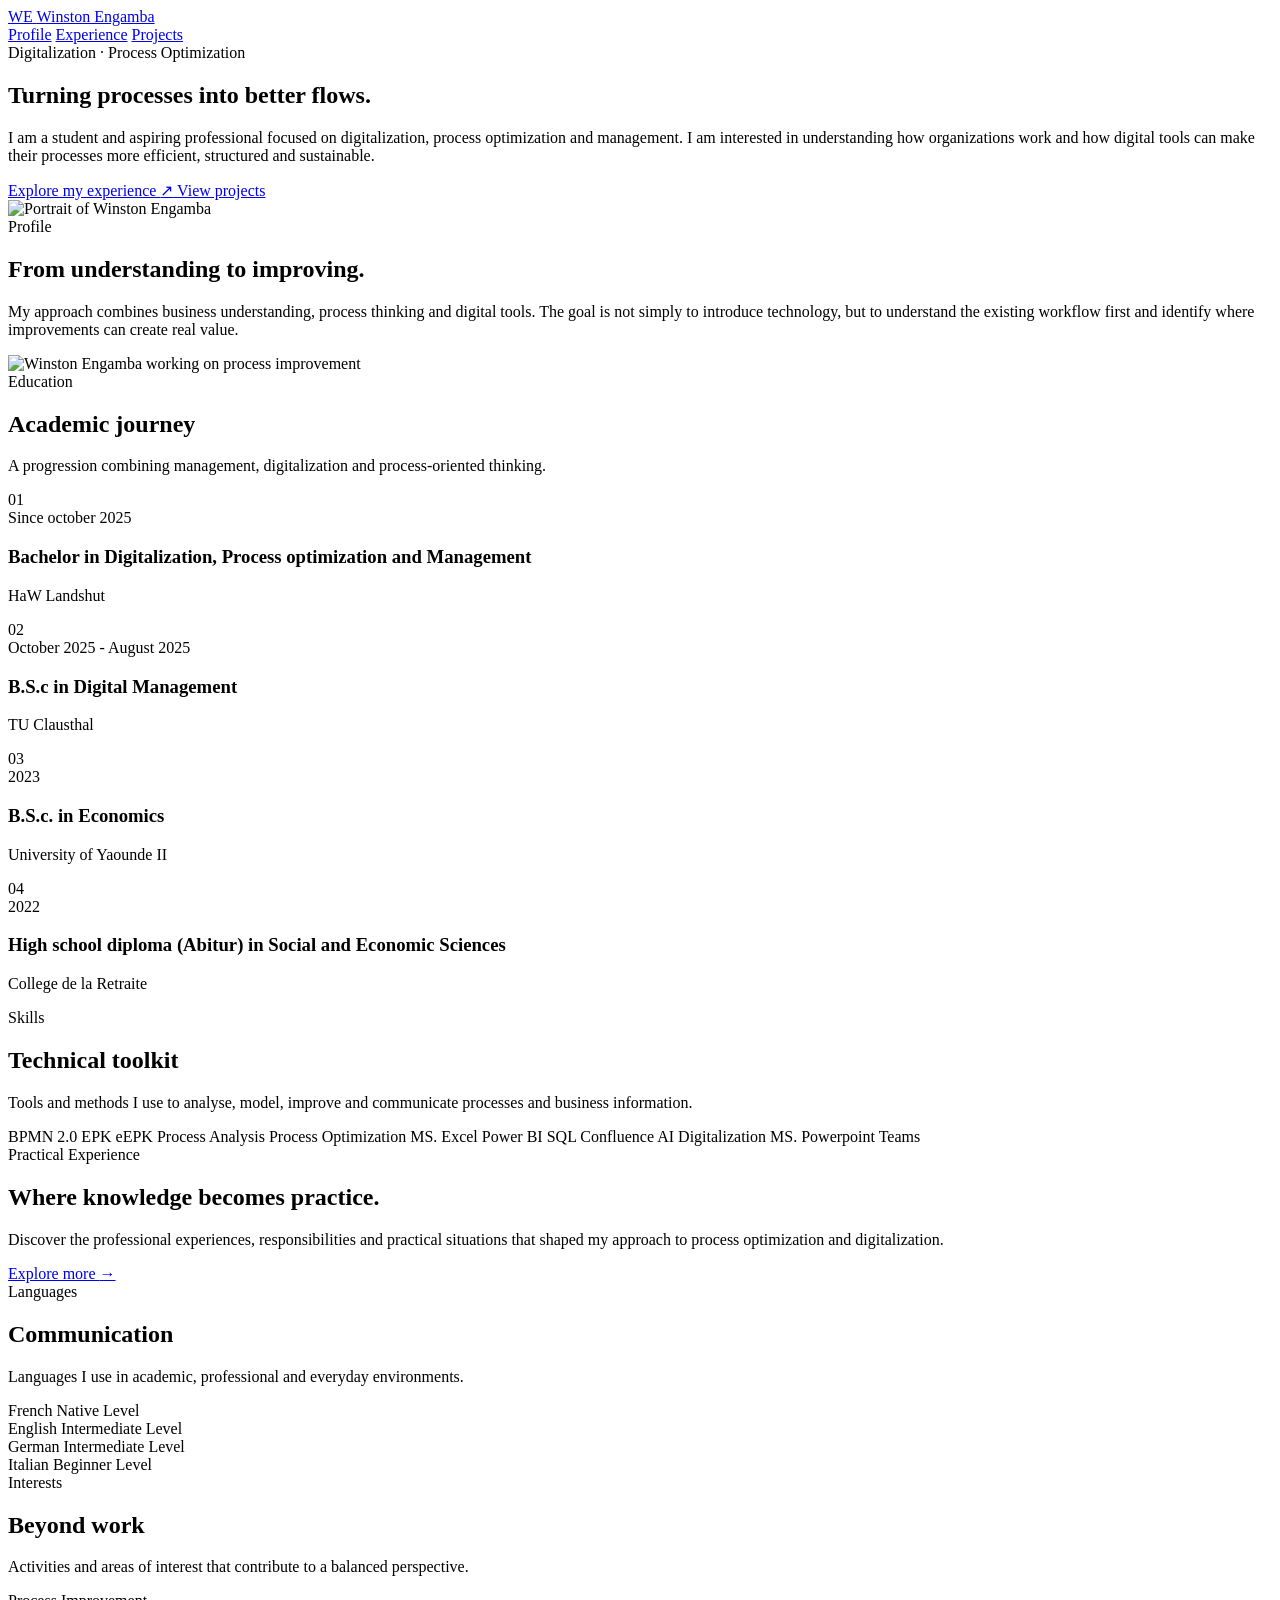
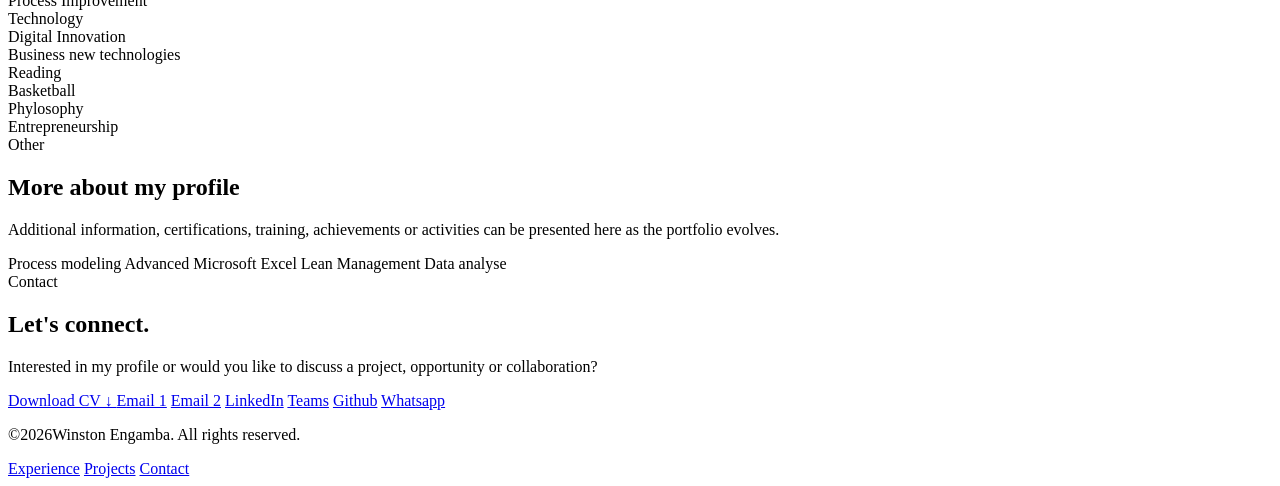
==== index.html @ a3ab1065 "Add files via upload" ====
<!DOCTYPE html>
<html lang="en">

<head>

    <!-- =====================================================
         META
    ====================================================== -->

    <meta charset="UTF-8">

    <meta
        name="viewport"
        content="width=device-width, initial-scale=1.0"
    >

    <meta
        name="description"
        content="Personal portfolio of Winston Engamba — Digitalization, Process Optimization and Management."
    >

    <meta
        name="author"
        content="Winston Engamba"
    >

    <title>
        Winston Engamba | Digitalization & Process Optimization
    </title>


    <!-- =====================================================
         FAVICON
    ====================================================== -->

    <link rel="icon" type="image/svg+xml" href="assets/icons/favicon.svg">
    <link rel="alternate icon" type="image/png" href="assets/icons/favicon-32.png">
    <link rel="apple-touch-icon" href="assets/icons/apple-touch-icon.png">
    <meta name="theme-color" content="#A2FADA">


    <!-- =====================================================
         CSS
    ====================================================== -->

    <link
        rel="stylesheet"
        href="css/main.css"
    >

    <link
        rel="stylesheet"
        href="css/profile.css"
    >


    <!-- =====================================================
         FONT
    ====================================================== -->

    <link rel="preconnect" href="https://fonts.googleapis.com">
    <link rel="preconnect" href="https://fonts.gstatic.com" crossorigin>
    <link
        href="https://fonts.googleapis.com/css2?family=Inter:wght@400;500;600;700;800;900&display=swap"
        rel="stylesheet"
    >
</head>


<body>


<!-- =========================================================
     HEADER
========================================================= -->

<header class="site-header">

    <div class="header-container">


        <!-- Logo -->

        <a
            href="index.html"
            class="site-logo"
            aria-label="Winston Engamba - Home"
        >

            <span class="logo-mark">WE</span>
            <span>Winston Engamba</span>

        </a>


        <!-- Navigation -->

        <nav class="main-navigation" aria-label="Main navigation">
            <a href="index.html" class="active">Profile</a>
            <a href="experiences.html">Experience</a>
            <a href="projects.html">Projects</a>
        </nav>
    </div>
</header>

<main>

  <!-- =========================================================
     HERO / PERSONAL PROFILE
========================================================= -->

<section
    class="profile-hero"
    id="profile"
>

    <div class="container">

        <div class="profile-hero-grid">


            <!-- Text -->

            <div
                class="profile-hero-content reveal"
            >

                <div class="profile-eyebrow">

                    Digitalization
                    ·
                    Process Optimization

                </div>


                <h1 class="profile-title">

                    Turning
                    <span class="highlight">
                        processes
                    </span>
                    into better flows.

                </h1>


                <p class="profile-introduction">

                    I am a student and aspiring professional
                    focused on digitalization, process
                    optimization and management. I am
                    interested in understanding how
                    organizations work and how digital tools
                    can make their processes more efficient,
                    structured and sustainable.

                </p>


                <div class="profile-actions">

                    <a
                        href="experiences.html"
                        class="button button-primary"
                    >
                        Explore my experience
                        <span>↗</span>
                    </a>


                    <a
                        href="projects.html"
                        class="button button-secondary"
                    >
                        View projects
                    </a>

                </div>

            </div>



            <!-- Profile picture -->

            <div
                class="profile-photo-wrapper hero-visual reveal"
            >

                <div class="profile-photo-frame">

                    <img
                        src="assets/images/profile/profile (2).png"
                        alt="Portrait of Winston Engamba"
                        class="profile-photo"
                    >

                </div>

            </div>


        </div>

    </div>

</section>



<!-- =========================================================
     SHORT PROFILE
========================================================= -->
<section class="section profile-overview">
    <div class="container">
        <div class="profile-overview-grid">
            <div class="section-header profile-overview-content reveal">
                <span class="section-label">Profile</span>
                <h2 class="section-title">From understanding to improving.</h2>
                <p class="section-description">
                    My approach combines business understanding, process thinking and
                    digital tools. The goal is not simply to introduce technology, but to
                    understand the existing workflow first and identify where improvements
                    can create real value.
                </p>
            </div>

            <div class="profile-overview-visual reveal">
                <div class="profile-overview-frame">
                    <!-- Replace this source whenever you want to use another profile image. -->
                    <img
                        src="assets/images/profile/profile (2).png"
                        alt="Winston Engamba working on process improvement"
                        class="profile-overview-photo"
                    >
                </div>
            </div>
        </div>
    </div>
</section>

<!-- =========================================================
     EDUCATION
========================================================= -->
<section class="section" id="education">
    <div class="container">
        <div class="section-header reveal">
            <span class="section-label">Education</span>
            <h2 class="section-title">Academic journey</h2>
            <p class="section-description">A progression combining management,
                digitalization and process-oriented thinking.
            </p>

        </div>



        <div class="education-timeline">


            <!-- Education 01 -->
            <article class="education-item reveal">
                <div class="education-node">01</div>
                <div class="education-year">Since october 2025</div>
                <h3 class="education-degree">
                    Bachelor in Digitalization, Process optimization and Management</h3>
                <p class="education-school">HaW Landshut</p>
            </article>

            <!-- Education 02 -->
            <article class="education-item reveal">
                <div class="education-node">02</div>
                <div class="education-year">October 2025 - August 2025</div>
                <h3 class="education-degree">B.S.c in Digital Management</h3>
                <p class="education-school">TU Clausthal</p>
            </article>



            <!-- Education 03 -->
            <article class="education-item reveal">
                <div class="education-node">03</div>
                <div class="education-year">2023</div>
                <h3 class="education-degree">B.S.c. in Economics</h3>
                <p class="education-school">University of Yaounde II</p>
            </article>

            <!-- Education 04 -->
            <article class="education-item reveal">
                <div class="education-node">04</div>
                <div class="education-year">2022</div>
                <h3 class="education-degree">
                    High school diploma (Abitur) in Social and Economic Sciences</h3>
                <p class="education-school">College de la Retraite</p>
            </article>
       </div>
    </div>
</section>



<!-- =========================================================
     TECHNICAL SKILLS
========================================================= -->
<section class="section" id="skills">
    <div class="container">
        <div class="section-header reveal">
            <span class="section-label">Skills</span>
            <h2 class="section-title">Technical toolkit</h2>
            <p class="section-description">
                Tools and methods I use to analyse,
                model, improve and communicate processes
                and business information.
            </p>
        </div>

        <div class="skills-grid reveal">
            <span class="skill-bubble">BPMN 2.0</span>
            <span class="skill-bubble">EPK</span>
            <span class="skill-bubble">eEPK</span>
            <span class="skill-bubble">Process Analysis</span>
            <span class="skill-bubble">Process Optimization</span>
            <span class="skill-bubble">MS. Excel</span>
            <span class="skill-bubble">Power BI</span>
            <span class="skill-bubble">SQL</span>
            <span class="skill-bubble">Confluence</span>
            <span class="skill-bubble">AI</span>
            <span class="skill-bubble">Digitalization</span>
            <span class="skill-bubble">MS. Powerpoint</span>
            <span class="skill-bubble">Teams</span>
        </div>
    </div>
</section>

<!-- =========================================================
     EXPERIENCE BANNER
========================================================= -->
<section class="section">
    <div class="container">
        <div class="profile-cta reveal">
            <div class="profile-cta-content">
                <span class="section-label">Practical Experience</span>
                <h2>Where knowledge becomes practice.</h2>
                <p>Discover the professional experiences, responsibilities 
                  and practical situations that shaped my approach to process
                  optimization and digitalization.
                </p>
                <a href="experiences.html" class="button button-primary">Explore more
                    <span>→</span>
                </a>
            </div>
        </div>
    </div>
</section>

<!-- =========================================================
     LANGUAGES & INTERESTS
========================================================= -->
<section class="section" id="languages">
    <div class="container">
        <div class="languages-grid">
            <!-- =================================================
                 LANGUAGES
            ================================================== -->
            <div class="reveal">
                <div class="section-header">
                    <span class="section-label">Languages</span>
                    <h2 class="section-title">Communication</h2>
                    <p class="section-description">Languages I use in academic,
                        professional and everyday
                        environments.
                    </p>
                </div>

                <!-- Language 01 -->
                <div class="language-item">

                    <div class="language-header">
                        <span class="language-name">French</span>
                        <span class="language-level">Native Level</span>
                    </div>
                    <div class="language-track">
                        <div class="language-progress" data-level="96"></div>
                    </div>
                </div>

                <!-- Language 02 -->
                <div class="language-item">
                    <div class="language-header">
                        <span class="language-name">English</span>
                        <span class="language-level">Intermediate Level</span>
                    </div>
                    <div class="language-track">
                        <div class="language-progress" data-level="85"></div>
                    </div>
                </div>

                <!-- Language 03 -->
                <div class="language-item">
                    <div class="language-header">
                        <span class="language-name">German</span>
                        <span class="language-level">Intermediate Level</span>
                    </div>
                    <div class="language-track">
                        <div class="language-progress" data-level="70"></div>
                    </div>

                </div>

                <!-- Language 04 -->

                <div class="language-item">
                    <div class="language-header">
                        <span class="language-name">Italian</span>
                        <span class="language-level">Beginner Level</span>
                    </div>
                    <div class="language-track">
                        <div class="language-progress" data-level="20"></div>
                    </div>
                </div>
            </div>



            <!-- =================================================
                 INTERESTS
            ================================================== -->
            <div class="reveal">
                <div class="section-header">
                    <span class="section-label">Interests</span>
                    <h2 class="section-title">Beyond work</h2>
                    <p class="section-description">Activities and areas of interest
                        that contribute to a balanced perspective.
                    </p>
                </div>

                <div class="interests-grid">
                    <div class="interest-card">Process Improvement</div>
                    <div class="interest-card">Technology</div>
                    <div class="interest-card">Digital Innovation</div>
                    <div class="interest-card">Business new technologies</div>        
                    <div class="interest-card">Reading</div>
                    <div class="interest-card">Basketball</div>
                    <div class="interest-card">Phylosophy</div>
                    <div class="interest-card">Entrepreneurship</div>
                </div>
            </div>
        </div>
    </div>
</section>



<!-- =========================================================
     OTHER
========================================================= -->

<section
    class="section"
    id="other"
>

    <div class="container">

        <div class="section-header reveal">
            <span class="section-label">Other</span>
            <h2 class="section-title">More about my profile</h2>
            <p class="section-description">
                Additional information, certifications,
                training, achievements or activities can
                be presented here as the portfolio evolves.
            </p>
        </div>

        <div class="skills-grid reveal">
            <span class="skill-bubble">Process modeling</span>
            <span class="skill-bubble">Advanced Microsoft Excel</span>
            <span class="skill-bubble">Lean Management</span>
            <span class="skill-bubble">Data analyse</span>
        </div>
    </div>
</section>

<!-- =========================================================
     CONTACT / CV
========================================================= -->
<section class="section" id="contact">
    <div class="container">
        <div class="contact-banner reveal">
            <span class="section-label">Contact</span>
            <h2>Let's connect.</h2>
            <p>Interested in my profile or would you like to discuss a project, 
              opportunity or collaboration?
            </p>
            <div class="profile-actions contact-actions">
                <a
                    href="assets/documents/CV_Winston_Engamba.pdf"
                    class="button button-secondary"
                    data-cv-download
                    download
                >
                    Download CV
                    ↓
                </a>
                <a href="mailto:rodokomon@24gmail.com" class="button button-secondary"
                >Email 1</a>
                <a href="mailto:winstonengamba5@gmail.com" class="button button-secondary"
                >Email 2</a>
                <a href="https://www.linkedin.com/in/winston-engamba-7b3489325" class="button button-secondary" data-external
                >LinkedIn</a>
                <a href="https://teams.live.com/l/invite/FEAVHbyP9lPHipJ5g?v=g1" class="button button-secondary" data-external
                >Teams</a>
                <a href="https://github.com/wero-git" class="button button-secondary" data-external
                >Github</a>
                <a href="tel:+491784901148" class="button button-secondary"
                >Whatsapp</a>
          </div>
        </div>
    </div>
</section>
</main>

<!-- =========================================================
     FOOTER
========================================================= -->

<footer class="site-footer">
    <div class="container footer-container">
        <p class="footer-copy">
          ©<span data-current-year>2026</span>Winston Engamba. All rights reserved.
        </p>

      <div class="footer-links">
            <a href="experiences.html">Experience</a>
            <a href="projects.html">Projects</a>
            <a href="#contact">Contact</a>
        </div>

    </div>

</footer>



<!-- =========================================================
     JAVASCRIPT
========================================================= -->

<script src="js/main.js" defer></script>
<script src="js/animations.js" defer></script>

</body>

</html>
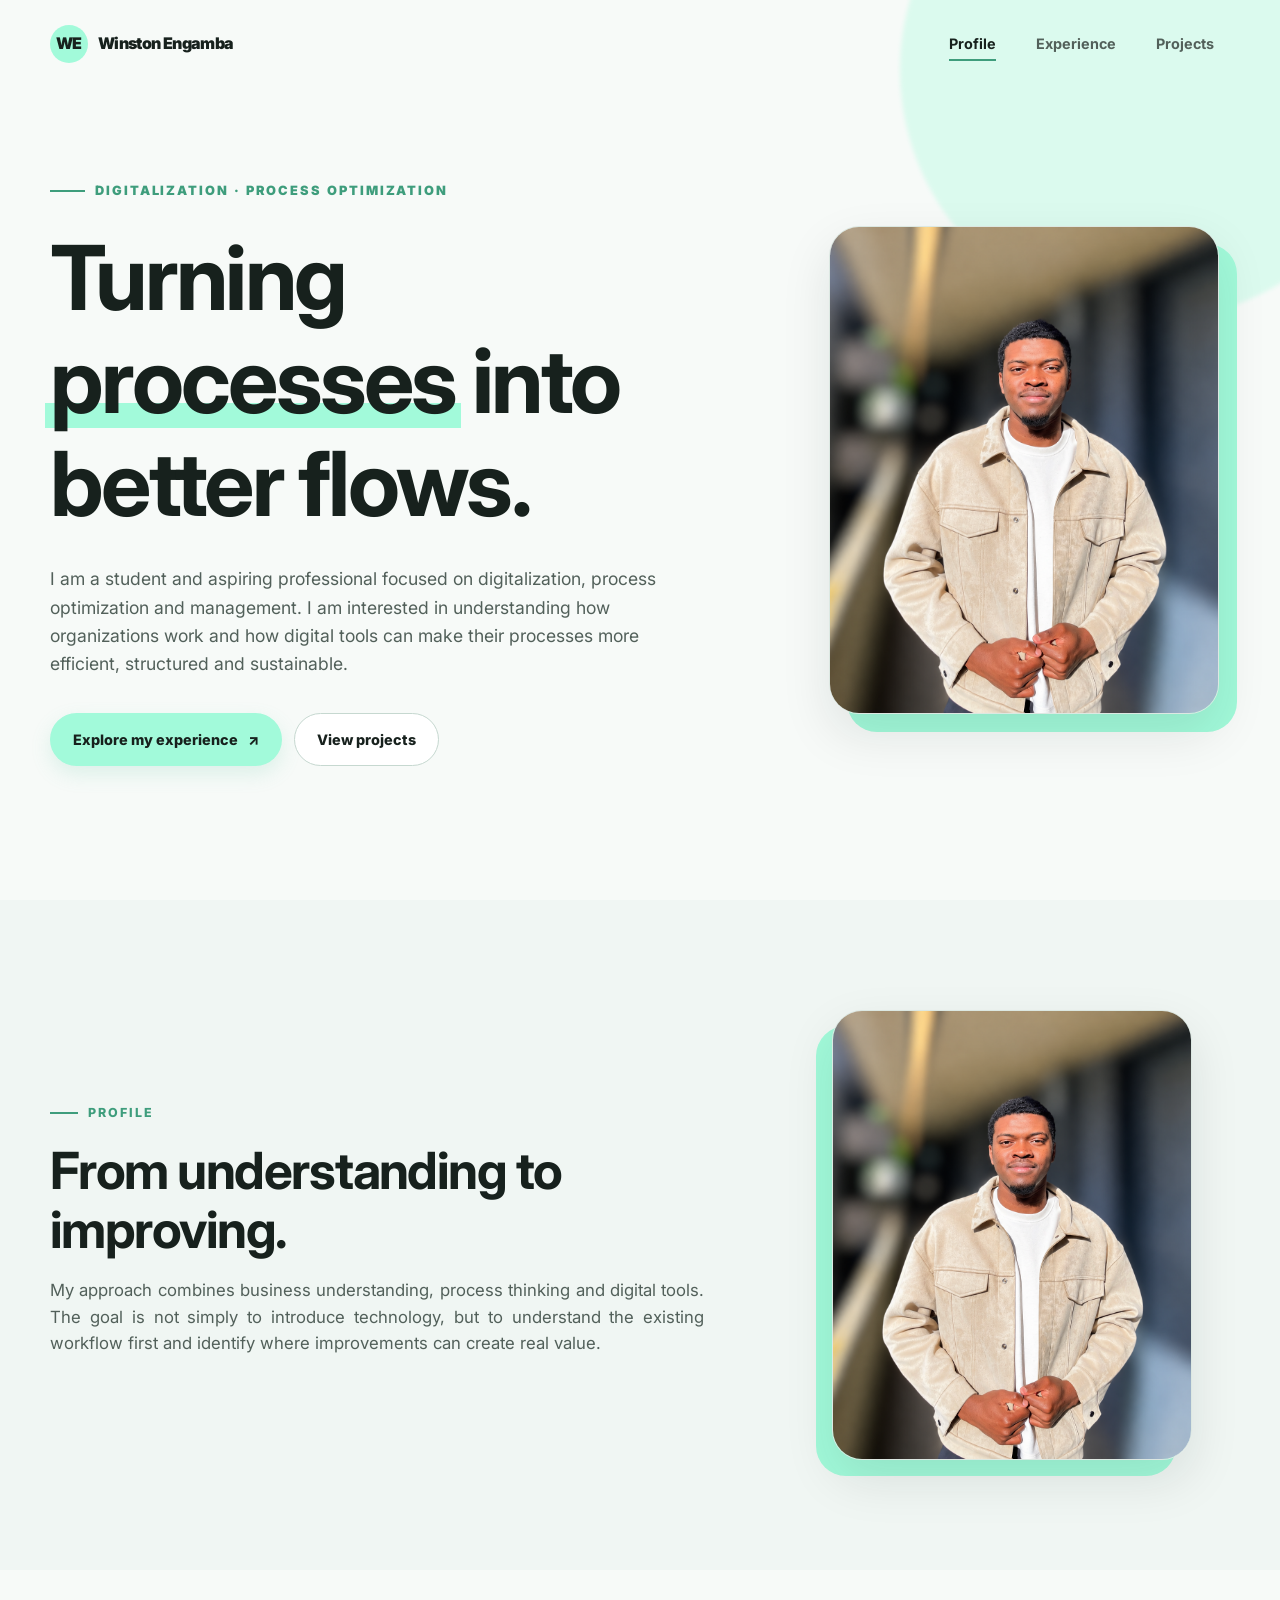
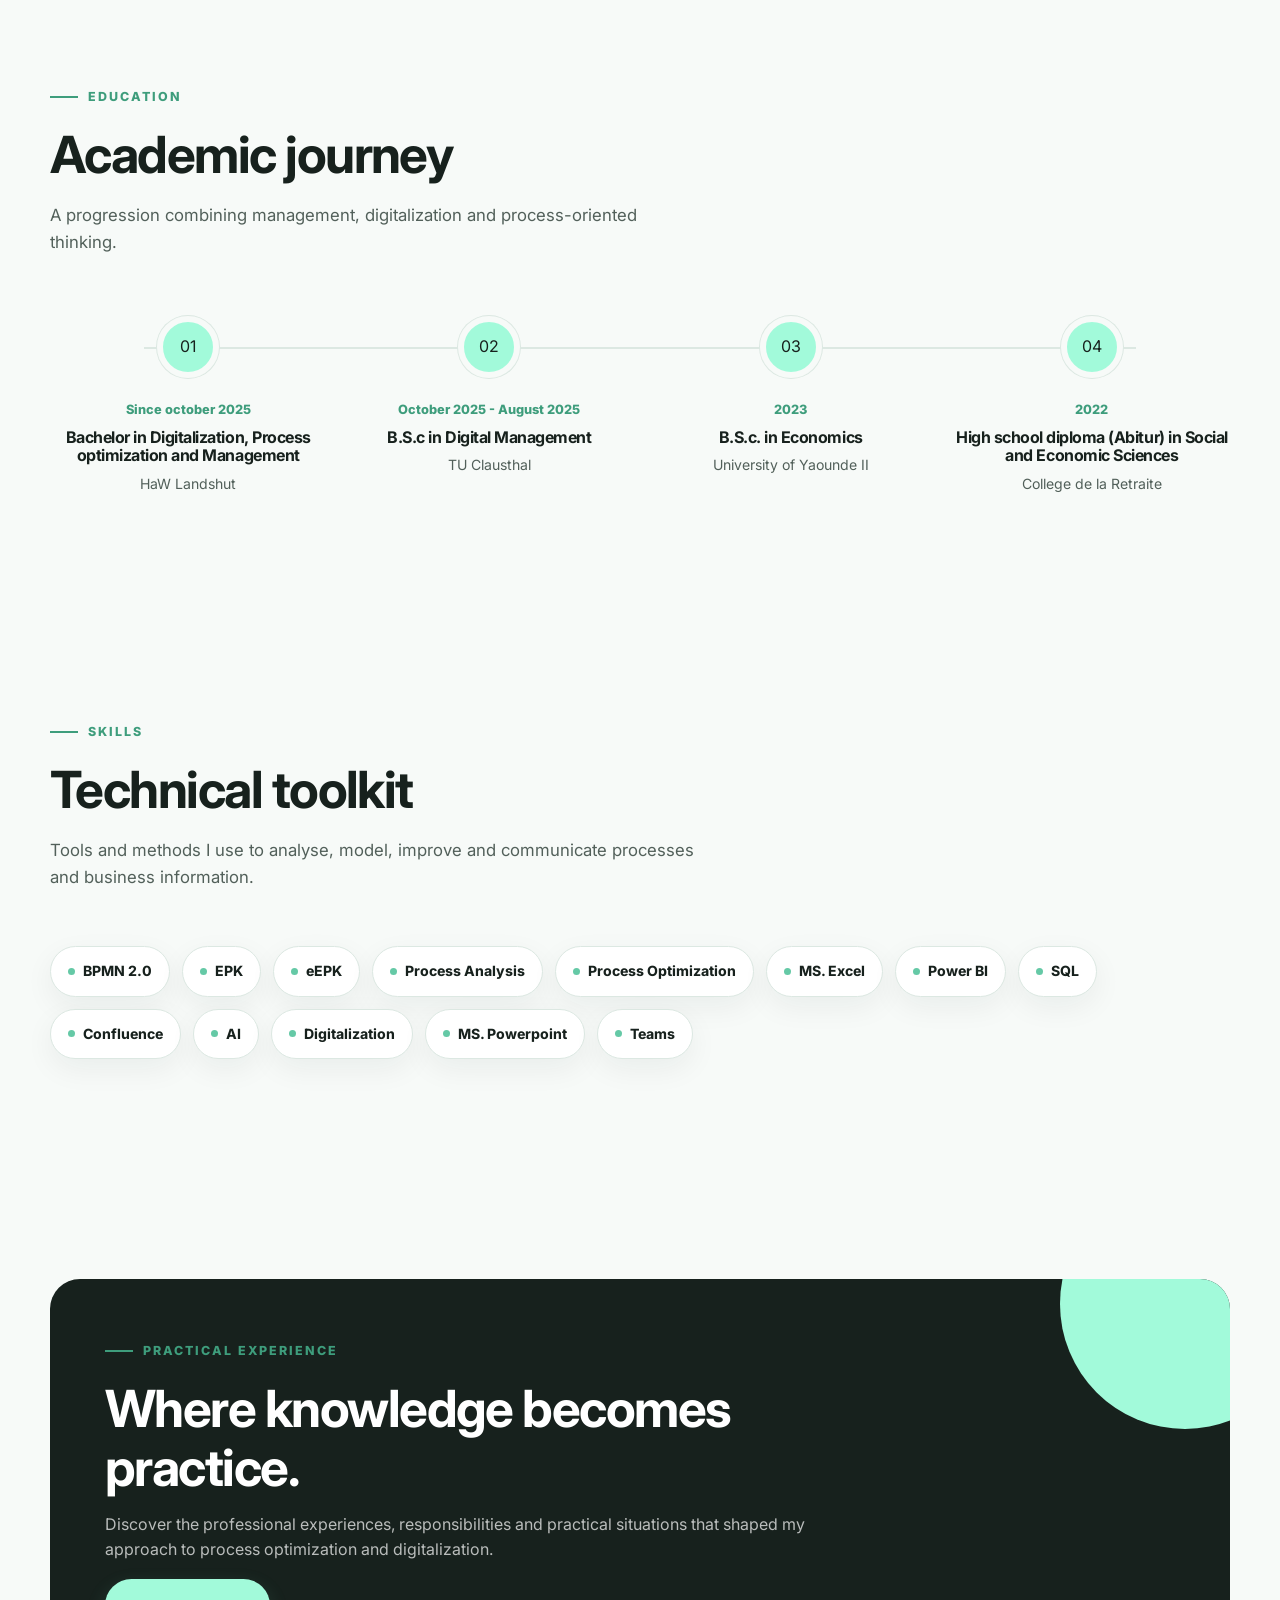
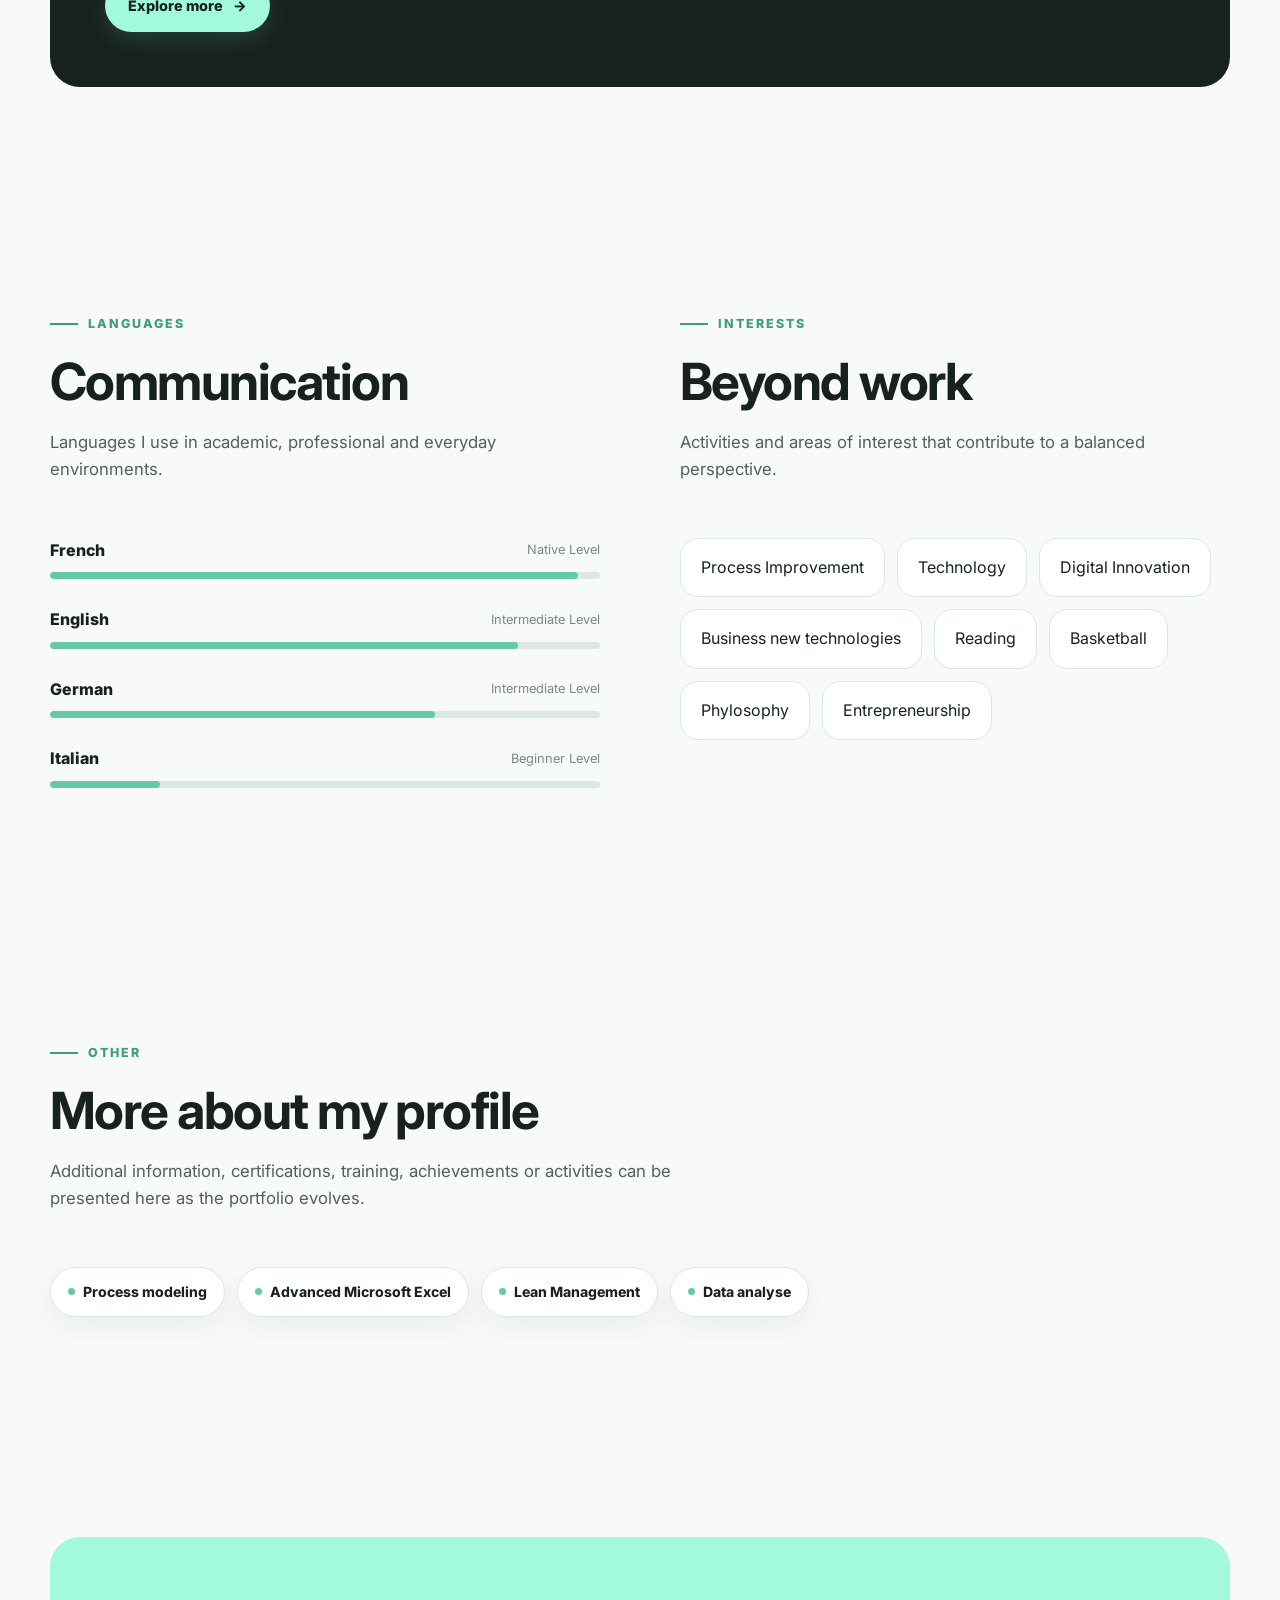
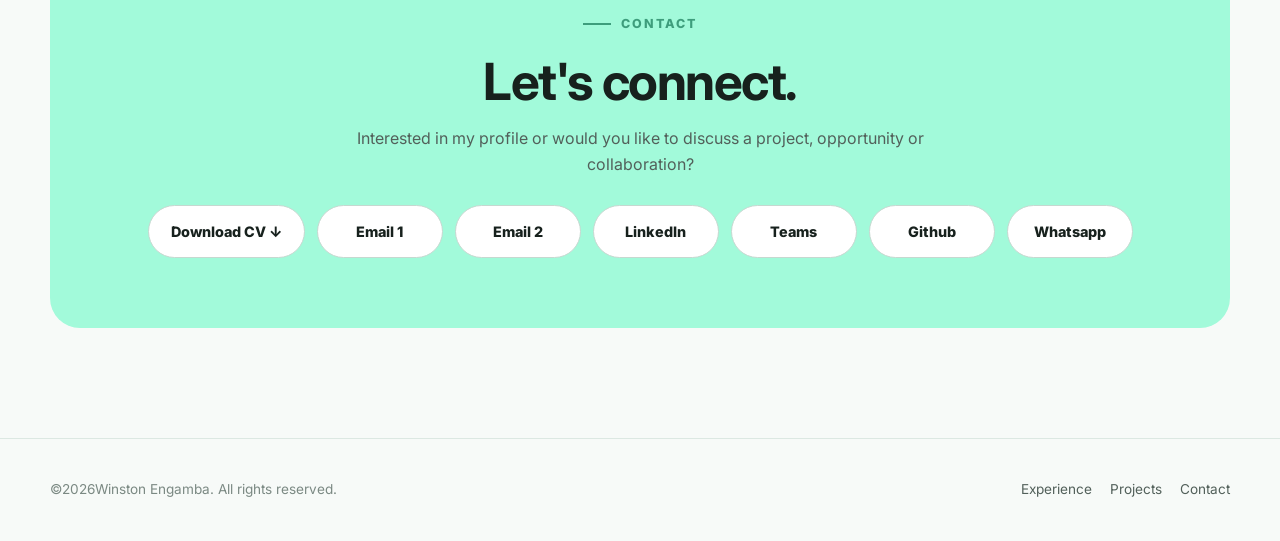
==== commit 974b9831: "Update favicon links in index.html" ====
--- a/index.html
+++ b/index.html
@@ -33,9 +33,9 @@
          FAVICON
     ====================================================== -->
 
-    <link rel="icon" type="image/svg+xml" href="assets/icons/favicon.svg">
-    <link rel="alternate icon" type="image/png" href="assets/icons/favicon-32.png">
-    <link rel="apple-touch-icon" href="assets/icons/apple-touch-icon.png">
+    <link rel="icon" type="image/svg+xml" href="assets/icon/favicon.svg">
+    <link rel="alternate icon" type="image/png" href="assets/icon/favicon-32.png">
+    <link rel="apple-touch-icon" href="assets/icon/apple-touch-icon.png">
     <meta name="theme-color" content="#A2FADA">
 
 
--- a/css/main.css
+++ b/css/main.css
@@ -0,0 +1,441 @@
+/* =========================================================
+   WINSTON ENGAMBA — PORTFOLIO
+   MAIN.CSS
+   Global design system
+========================================================= */
+
+
+/* =========================================================
+   01. DESIGN TOKENS
+========================================================= */
+
+:root {
+    /* ---------- Brand ---------- */
+    --primary: #A2FADA;
+    --primary-dark: #65C9A6;
+    --primary-deep: #3E9D7C;
+    --primary-light: #E5FFF4;
+
+
+    /* ---------- Backgrounds ---------- */
+    --background: #F7FAF8;
+    --surface: #FFFFFF;
+    --surface-soft: #F0F6F3;
+
+
+    /* ---------- Typography ---------- */
+    --text: #17211D;
+    --text-soft: #52605A;
+    --text-muted: #7B8983;
+
+
+    /* ---------- Borders ---------- */
+    --border: #DCE8E2;
+    --border-strong: #C6D8D0;
+
+
+    /* ---------- Shadows ---------- */
+    --shadow-soft:0 10px 30px rgba(23, 33, 29, 0.06);
+    --shadow-medium: 0 20px 50px rgba(23, 33, 29, 0.10);
+
+
+    /* ---------- Radius ---------- */
+    --radius-small: 10px;
+    --radius-medium: 18px;
+    --radius-large: 30px;
+    --radius-pill: 999px;
+
+
+    /* ---------- Layout ---------- */
+    --container-width: 1180px;
+    --section-padding: 110px;
+
+    /* ---------- Transitions ---------- */
+    --transition-fast: 0.2s ease;
+    --transition: 0.35s ease;
+    --transition-slow: 0.6s ease;
+
+}
+
+
+/* =========================================================
+   02. RESET
+========================================================= */
+
+*,
+*::before,
+*::after {box-sizing: border-box;}
+
+html {scroll-behavior: smooth;}
+body {
+    margin: 0;
+    padding: 0;
+    background: var(--background);
+    color: var(--text);
+    font-family: Inter, "Segoe UI", Roboto, Helvetica, Arial, sans-serif;
+    line-height: 1.6;
+    overflow-x: hidden;
+}
+
+body.menu-is-open {overflow: hidden;}
+img {display: block; max-width: 100%;}
+a {color: inherit; text-decoration: none;}
+
+button, input, textarea,
+select {font: inherit;}
+
+/* =========================================================
+   03. GLOBAL TYPOGRAPHY
+========================================================= */
+
+h1,
+h2,
+h3,
+h4,
+p {margin-top: 0;}
+h1,
+h2,
+h3,
+h4 {line-height: 1.15; letter-spacing: -0.03em;}
+h1 {font-size: clamp(3rem, 7vw, 6.8rem);}
+h2 {font-size: clamp(2.2rem, 4vw, 4rem);}
+h3 {font-size: clamp(1.4rem, 2vw, 2rem);}
+p {color: var(--text-soft);}
+
+/* =========================================================
+   04. GLOBAL CONTAINER
+========================================================= */
+.container {
+    width: min(calc(100% - 40px), var(--container-width));margin-inline: auto;}
+
+
+/* =========================================================
+   05. SECTIONS
+========================================================= */
+
+.section {padding-block: var(--section-padding);}
+.section-header {
+    max-width: 760px;
+    margin-bottom: 55px;
+}
+.section-label {
+    display: inline-flex;
+    align-items: center;
+    gap: 10px;
+    margin-bottom: 18px;
+    color: var(--primary-deep);
+    font-size: 0.78rem;
+    font-weight: 800;
+    letter-spacing: 0.16em;
+    text-transform: uppercase;
+}
+.section-label::before {
+    content: "";
+    width: 28px;
+    height: 2px;
+    background: var(--primary-deep);
+}
+.section-title {margin-bottom: 18px;}
+.section-description {
+    max-width: 650px;
+    font-size: 1.05rem;
+}
+
+
+/* =========================================================
+   06. HEADER
+========================================================= */
+
+.site-header {
+    position: fixed;
+    top: 0;
+    left: 0;
+    width: 100%;
+    z-index: 1000;
+    padding: 22px 0;
+    transition:
+      background var(--transition), box-shadow var(--transition),
+      padding var(--transition);
+}
+
+
+.site-header.header-scrolled {
+    padding: 14px 0;
+    background: rgba(247, 250, 248, 0.90);
+    box-shadow: 0 5px 25px rgba(23, 33, 29, 0.06);
+    backdrop-filter: blur(14px);
+}
+
+.header-container {
+    width: min(calc(100% - 40px), var(--container-width));
+    margin-inline: auto;
+    display: flex;
+    align-items: center;
+    justify-content: space-between;
+}
+
+.site-logo {
+    display: inline-flex;
+    align-items: center;
+    gap: 10px;
+    font-weight: 900;
+    letter-spacing: -0.04em;
+}
+
+.logo-mark {
+    display: grid;
+    place-items: center;
+    width: 38px;
+    height: 38px;
+    border-radius: 50%;
+    background: var(--primary);
+    color: var(--text);
+    font-weight: 900;
+}
+
+
+.main-navigation {
+    display: flex;
+    align-items: center;
+    gap: 8px;
+}
+
+.main-navigation a {
+    position: relative;
+    padding: 10px 16px;
+    color: var(--text-soft);
+    font-size: 0.9rem;
+    font-weight: 700;
+    transition: color var(--transition-fast);
+}
+
+.main-navigation a::after {
+    content: "";
+    position: absolute;
+    left: 16px;
+    right: 16px;
+    bottom: 4px;
+    height: 2px;
+    background: var(--primary-deep);
+    transform: scaleX(0);
+    transform-origin: center;
+    transition: transform var(--transition);}
+.main-navigation a:hover,
+.main-navigation a.active {color: var(--text);}
+.main-navigation a:hover::after,
+.main-navigation a.active::after {transform: scaleX(1);}
+
+
+/* =========================================================
+   07. MOBILE MENU
+========================================================= */
+.mobile-menu-button {
+    display: none;
+    width: 44px;
+    height: 44px;
+    padding: 9px;
+    border: 1px solid var(--border);
+    border-radius: 50%;
+    background: var(--surface);
+    cursor: pointer;
+
+}
+.mobile-menu-button span {
+    display: block;
+    width: 100%;
+    height: 2px;
+    margin: 5px 0;
+    background: var(--text);
+    transition: transform var(--transition), opacity var(--transition);
+}
+.mobile-menu-button.menu-open span:nth-child(1) {
+  transform: translateY(7px)rotate(45deg);}
+.mobile-menu-button.menu-open span:nth-child(2) {opacity: 0;}
+.mobile-menu-button.menu-open span:nth-child(3) {
+  transform: translateY(-7px) rotate(-45deg);}
+
+
+/* =========================================================
+   08. BUTTONS
+========================================================= */
+
+.button {
+    display: inline-flex;
+    align-items: center;
+    justify-content: center;
+    gap: 10px;
+    padding: 14px 22px;
+    border: 1px solid transparent;
+    border-radius: var(--radius-pill);
+    font-size: 0.9rem;
+    font-weight: 800;
+    cursor: pointer;
+    transition: transform var(--transition), background var(--transition),
+        border-color var(--transition),
+        box-shadow var(--transition);
+}
+.button:hover {transform: translateY(-2px);}
+.button-primary {
+    background: var(--primary);
+    color: var(--text);
+    box-shadow: 0 8px 20px rgba(101, 201, 166, 0.18);
+}
+.button-primary:hover {background: var(--primary-dark);}
+.button-secondary {
+    border-color: var(--border-strong);
+    background: var(--surface);
+}
+.button-secondary:hover {
+    border-color: var(--primary-dark);
+    background: var(--primary-light);
+
+}
+
+
+/* =========================================================
+   09. TAGS / PILLS
+========================================================= */
+
+.tag {
+    display: inline-flex;
+    align-items: center;
+    padding: 7px 12px;
+    border: 1px solid var(--border);
+    border-radius: var(--radius-pill);
+    background: var(--surface);
+    color: var(--text-soft);
+    font-size: 0.76rem;
+    font-weight: 700;
+}
+
+
+.tag-primary {
+    border-color:rgba(101, 201, 166, 0.35);
+    background: var(--primary-light);
+    color: var(--primary-deep);
+}
+
+
+/* =========================================================
+   10. CARDS
+========================================================= */
+
+.card {
+    background: var(--surface);
+    border: 1px solid var(--border);
+    border-radius: var(--radius-medium);
+    box-shadow: var(--shadow-soft);
+    transition: transform var(--transition), box-shadow var(--transition),
+    border-color var(--transition);
+}
+
+.card:hover {transform: translateY(-5px);
+    border-color:rgba(101, 201, 166, 0.55);
+    box-shadow: var(--shadow-medium);
+}
+
+
+/* =========================================================
+   11. FOOTER
+========================================================= */
+
+.site-footer {padding: 40px 0; border-top: 1px solid var(--border);}
+.footer-container {display: flex;
+    align-items: center;
+    justify-content: space-between;
+    gap: 30px;
+}
+.footer-copy {margin: 0; color: var(--text-muted); font-size: 0.85rem;}
+.footer-links {display: flex; gap: 18px;}
+.footer-links a {color: var(--text-soft); font-size: 0.85rem; 
+                 transition:color var(--transition-fast);}
+.footer-links a:hover {color: var(--primary-deep);}
+
+/* =========================================================
+   12. SCROLL REVEAL
+========================================================= */
+.reveal {opacity: 0; transform:translateY(30px); transition:opacity 0.8s ease,
+        transform 0.8s ease;}
+.reveal.visible {opacity: 1; transform:translateY(0);}
+.reveal:nth-child(1) {transition-delay: 0ms;}
+.reveal:nth-child(2) {transition-delay: 80ms;}
+.reveal:nth-child(3) {transition-delay: 160ms;}
+.reveal:nth-child(4) {transition-delay: 240ms;}
+
+
+/* =========================================================
+   13. STAGGER
+========================================================= */
+.skill-bubble,
+.interest-card,
+.experience-card,
+.project-card,
+.category-bubble {transition-delay:var(--animation-delay, 0ms);}
+
+/* =========================================================
+   14. UTILITY
+========================================================= */
+.text-primary {color: var(--primary-deep);}
+.text-center {text-align: center;}
+.no-margin {margin: 0;}
+
+
+/* =========================================================
+   15. RESPONSIVE
+========================================================= */
+@media (max-width: 850px) {:root {--section-padding: 80px;}
+    .main-navigation {
+        position: fixed;
+        top: 76px;
+        left: 20px;
+        right: 20px;
+        display: flex;
+        flex-direction: column;
+        align-items: stretch;
+        padding: 15px;
+        border: 1px solid var(--border);
+        border-radius: var(--radius-medium);
+        background: var(--surface);
+        box-shadow: var(--shadow-medium);
+        opacity: 0;
+        visibility: hidden;
+        transform: translateY(-10px);
+        transition: opacity var(--transition), visibility var(--transition),
+        transform var(--transition);
+    }
+    .main-navigation.mobile-navigation-open {opacity: 1; visibility: visible;
+                                             transform:translateY(0);}
+    .main-navigation a {padding: 13px 15px;}
+    .mobile-menu-button {display: block;}
+    .footer-container {
+      flex-direction: column;
+      align-items: flex-start;
+
+    }
+
+}
+
+
+@media (max-width: 600px) {
+    .container,
+    .header-container {width:min(calc(100% - 28px), var(--container-width));}
+    .section-header {margin-bottom: 40px;}
+    .footer-links {flex-wrap: wrap;}
+
+}
+
+
+/* =========================================================
+   16. REDUCED MOTION
+========================================================= */
+
+@media (prefers-reduced-motion: reduce) {
+    *, *::before, *::after {scroll-behavior: auto !important;
+        animation-duration:0.01ms !important;
+        animation-iteration-count:1 !important;
+        transition-duration:0.01ms !important;
+    }
+
+    .reveal {opacity: 1; transform: none;}
+
+}
--- a/css/profile.css
+++ b/css/profile.css
@@ -0,0 +1,654 @@
+/* =========================================================
+   WINSTON ENGAMBA — PORTFOLIO
+   PROFILE.CSS
+   Profile page
+========================================================= */
+
+
+/* =========================================================
+   01. HERO
+========================================================= */
+
+.profile-hero {
+
+    min-height: 100vh;
+
+    display: flex;
+    align-items: center;
+
+    padding-top: 140px;
+    padding-bottom: 100px;
+
+    position: relative;
+
+    overflow: hidden;
+
+}
+
+
+.profile-hero::before {
+
+    content: "";
+
+    position: absolute;
+
+    width: 500px;
+    height: 500px;
+
+    top: -180px;
+    right: -120px;
+
+    border-radius: 50%;
+
+    background:
+        var(--primary);
+
+    opacity: 0.32;
+
+    filter: blur(2px);
+
+    pointer-events: none;
+
+}
+
+
+.profile-hero-grid {
+
+    display: grid;
+
+    grid-template-columns:
+        1.25fr
+        0.75fr;
+
+    align-items: center;
+
+    gap: 80px;
+
+}
+
+
+.profile-hero-content {
+    position: relative;
+    z-index: 2;
+}
+
+
+.profile-eyebrow {
+
+    display: inline-flex;
+
+    align-items: center;
+
+    gap: 10px;
+
+    margin-bottom: 25px;
+
+    color: var(--primary-deep);
+
+    font-size: 0.8rem;
+    font-weight: 900;
+
+    letter-spacing: 0.15em;
+
+    text-transform: uppercase;
+
+}
+
+
+.profile-eyebrow::before {
+
+    content: "";
+
+    width: 35px;
+    height: 2px;
+
+    background:
+        var(--primary-deep);
+
+}
+
+
+.profile-title {
+
+    max-width: 850px;
+
+    margin-bottom: 30px;
+
+}
+
+
+.profile-title .highlight {
+
+    position: relative;
+
+    display: inline-block;
+
+    z-index: 0;
+
+}
+
+
+.profile-title .highlight::after {
+
+    content: "";
+
+    position: absolute;
+
+    z-index: -1;
+
+    left: -5px;
+    right: -5px;
+    bottom: 4px;
+
+    height: 25%;
+
+    background:
+        var(--primary);
+
+}
+
+
+.profile-introduction {
+
+    max-width: 650px;
+
+    margin-bottom: 35px;
+
+    font-size: 1.1rem;
+
+}
+
+
+.profile-actions {
+
+    display: flex;
+
+    flex-wrap: wrap;
+
+    gap: 12px;
+
+}
+
+
+/* =========================================================
+   02. PROFILE IMAGE
+========================================================= */
+
+.profile-photo-wrapper {
+
+    position: relative;
+
+    display: flex;
+
+    justify-content: center;
+
+}
+
+
+.profile-photo-frame {
+
+    position: relative;
+
+    width: min(
+        100%,
+        390px
+    );
+
+    aspect-ratio: 4 / 5;
+
+}
+
+
+.profile-photo-frame::before {
+
+    content: "";
+
+    position: absolute;
+
+    inset: 18px -18px -18px 18px;
+
+    border-radius:
+        var(--radius-large);
+
+    background:
+        var(--primary);
+
+}
+
+
+.profile-photo {
+
+    position: relative;
+
+    width: 100%;
+    height: 100%;
+
+    object-fit: cover;
+
+    border-radius:
+        var(--radius-large);
+
+    border: 1px solid var(--border);
+
+    box-shadow:
+        var(--shadow-medium);
+
+}
+
+
+/* =========================================================
+   03. PROFILE OVERVIEW
+========================================================= */
+
+.profile-overview {
+    background: var(--surface-soft);
+}
+
+.profile-overview-grid {
+    display: grid;
+    grid-template-columns: minmax(0, 1.2fr) minmax(260px, 0.8fr);
+    align-items: center;
+    gap: clamp(45px, 7vw, 90px);
+}
+
+.profile-overview-content {
+    max-width: none;
+    margin-bottom: 0;
+}
+
+.profile-overview-content .section-description {
+    max-width: 760px;
+    text-align: justify;
+}
+
+.profile-overview-visual {
+    display: flex;
+    justify-content: center;
+}
+
+.profile-overview-frame {
+    position: relative;
+    width: min(100%, 360px);
+    aspect-ratio: 4 / 5;
+}
+
+.profile-overview-frame::before {
+    content: "";
+    position: absolute;
+    inset: 16px 16px -16px -16px;
+    border-radius: var(--radius-large);
+    background: var(--primary);
+}
+
+.profile-overview-photo {
+    position: relative;
+    width: 100%;
+    height: 100%;
+    object-fit: cover;
+    border: 1px solid var(--border);
+    border-radius: var(--radius-large);
+    box-shadow: var(--shadow-medium);
+}
+
+
+/* =========================================================
+   04. EDUCATION TIMELINE
+========================================================= */
+
+.education-timeline {
+
+    position: relative;
+
+    display: grid;
+
+    grid-template-columns:
+        repeat(
+            auto-fit,
+            minmax(180px, 1fr)
+        );
+
+    gap: 25px;
+
+    margin-top: 60px;
+
+}
+
+
+.education-timeline::before {
+
+    content: "";
+
+    position: absolute;
+
+    top: 31px;
+    left: 8%;
+    right: 8%;
+
+    height: 2px;
+
+    background:
+        var(--border);
+
+}
+
+
+.education-item {
+
+    position: relative;
+
+    z-index: 1;
+
+    text-align: center;
+
+}
+
+
+.education-node {
+
+    width: 62px;
+    height: 62px;
+
+    margin: 0 auto 22px;
+
+    display: grid;
+    place-items: center;
+
+    border: 6px solid
+        var(--background);
+
+    border-radius: 50%;
+
+    background:
+        var(--primary);
+
+    box-shadow:
+        0 0 0 1px var(--border);
+
+}
+
+
+.education-year {
+
+    margin-bottom: 8px;
+
+    color:
+        var(--primary-deep);
+
+    font-size: 0.8rem;
+    font-weight: 800;
+
+}
+
+
+.education-degree {
+
+    margin-bottom: 8px;
+
+    font-size: 1rem;
+
+}
+
+
+.education-school {
+
+    margin: 0;
+
+    font-size: 0.88rem;
+
+}
+
+
+/* =========================================================
+   05. SKILLS
+========================================================= */
+
+.skills-grid {
+
+    display: flex;
+
+    flex-wrap: wrap;
+
+    gap: 12px;
+
+}
+
+
+.skill-bubble {
+
+    display: inline-flex;
+
+    align-items: center;
+
+    gap: 8px;
+
+    padding: 13px 17px;
+
+    border: 1px solid var(--border);
+
+    border-radius:
+        var(--radius-pill);
+
+    background:
+        var(--surface);
+
+    box-shadow:
+        var(--shadow-soft);
+
+    font-size: 0.88rem;
+    font-weight: 750;
+
+    transition:
+        transform var(--transition),
+        background var(--transition),
+        border-color var(--transition);
+
+}
+
+
+.skill-bubble::before {
+
+    content: "";
+
+    width: 7px;
+    height: 7px;
+
+    border-radius: 50%;
+
+    background:
+        var(--primary-dark);
+
+}
+
+
+.skill-bubble:hover {
+
+    transform:
+        translateY(-4px);
+
+    border-color:
+        var(--primary-dark);
+
+    background:
+        var(--primary-light);
+
+}
+
+
+/* =========================================================
+   06. EXPERIENCE CTA BANNER
+========================================================= */
+
+.profile-cta {
+
+    position: relative;
+
+    padding: 55px;
+
+    border-radius:
+        var(--radius-large);
+
+    overflow: hidden;
+
+    background:
+        var(--text);
+
+    color: white;
+
+}
+
+
+.profile-cta::after {
+
+    content: "";
+
+    position: absolute;
+
+    width: 250px;
+    height: 250px;
+
+    right: -80px;
+    top: -100px;
+
+    border-radius: 50%;
+
+    background:
+        var(--primary);
+
+}
+
+
+.profile-cta-content {
+
+    position: relative;
+
+    z-index: 1;
+
+    max-width: 700px;
+
+}
+
+
+.profile-cta h2 {
+
+    margin-bottom: 15px;
+
+    color: white;
+
+}
+
+
+.profile-cta p {color: rgba(255, 255, 255, 0.7);}
+
+/* =========================================================
+   07. LANGUAGES
+========================================================= */
+.languages-grid {
+    display: grid;
+    grid-template-columns: 1fr 1fr;
+    gap: 80px;
+}
+
+.language-item {margin-bottom: 28px;}
+.language-header {
+    display: flex;
+    align-items: center;
+    justify-content: space-between;
+    margin-bottom: 9px;
+}
+
+.language-name {font-weight: 800;}
+.language-level {
+    color: var(--text-muted);
+    font-size: 0.8rem;
+}
+
+.language-track {
+    height: 7px;
+    overflow: hidden;
+    border-radius: var(--radius-pill);
+    background: var(--border);
+}
+
+.language-progress {
+    width: 0;
+    height: 100%;
+    border-radius: inherit;
+    background: var(--primary-dark);
+    transition: width 1.1s cubic-bezier(0.22, 1, 0.36, 1);
+}
+
+
+/* =========================================================
+   08. INTERESTS
+========================================================= */
+.interests-grid {
+    display: flex;
+    flex-wrap: wrap;
+    gap: 12px;
+}
+
+.interest-card {
+    padding: 16px 20px;
+    border: 1px solid var(--border);
+    border-radius:var(--radius-medium);
+    background: var(--surface);
+    transition: transform var(--transition), background var(--transition);
+}
+.interest-card:hover {
+    transform: translateY(-4px);
+    background: var(--primary-light);
+}
+
+/* =========================================================
+   09. CONTACT
+========================================================= */
+.contact-banner {
+    padding: 70px 50px;
+    text-align: center;
+    border-radius: var(--radius-large);
+    background: var(--primary);
+}
+.contact-banner h2 {margin-bottom: 15px;}
+.contact-banner p {max-width: 600px; margin: 0 auto 28px;}
+.contact-actions {
+    justify-content: center;
+    align-items: stretch;
+}
+.contact-actions .button {
+    min-width: 126px;
+    text-align: center;
+}
+
+
+/* =========================================================
+   10. PROFILE RESPONSIVE
+========================================================= */
+@media (max-width: 850px) {
+    .profile-hero-grid {grid-template-columns: 1fr; gap: 55px;}
+    .profile-photo-wrapper {order: -1;}
+    .profile-photo-frame {width: min(75vw, 330px);}
+    .profile-overview-grid {grid-template-columns: 1fr;}
+    .profile-overview-visual {order: -1;}
+    .profile-overview-frame {width: min(72vw, 320px);}
+    .education-timeline {
+        grid-template-columns: 1fr;
+        gap: 30px;
+
+    }
+    .education-timeline::before {
+        top: 0;
+        bottom: 0;
+        left: 50%;
+        width: 2px;
+        height: auto;
+    }
+    .languages-grid {grid-template-columns: 1fr; gap: 50px;}
+
+}
+
+
+@media (max-width: 600px) {
+    .profile-title {font-size: clamp(2.8rem, 15vw, 4.5rem);}
+    .profile-cta {padding: 40px 25px;}
+    .contact-banner {padding: 50px 25px;}
+}
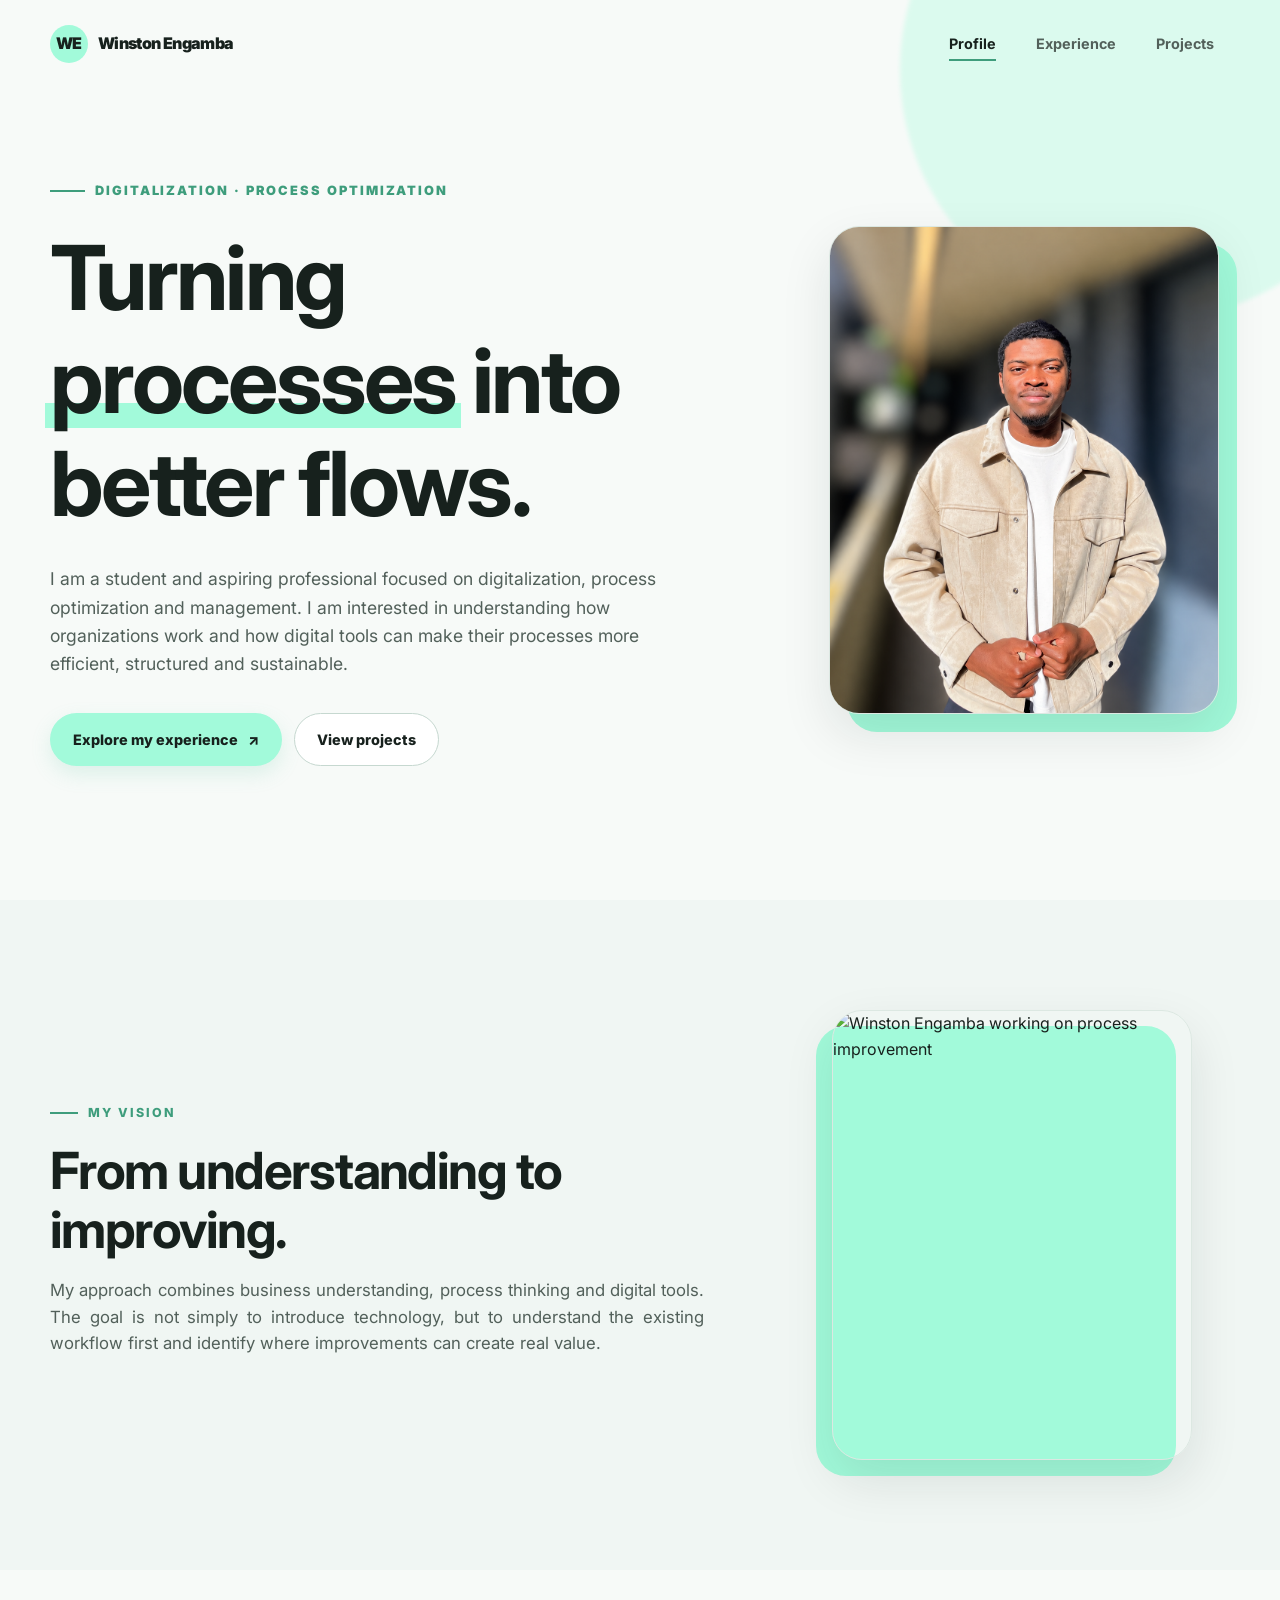
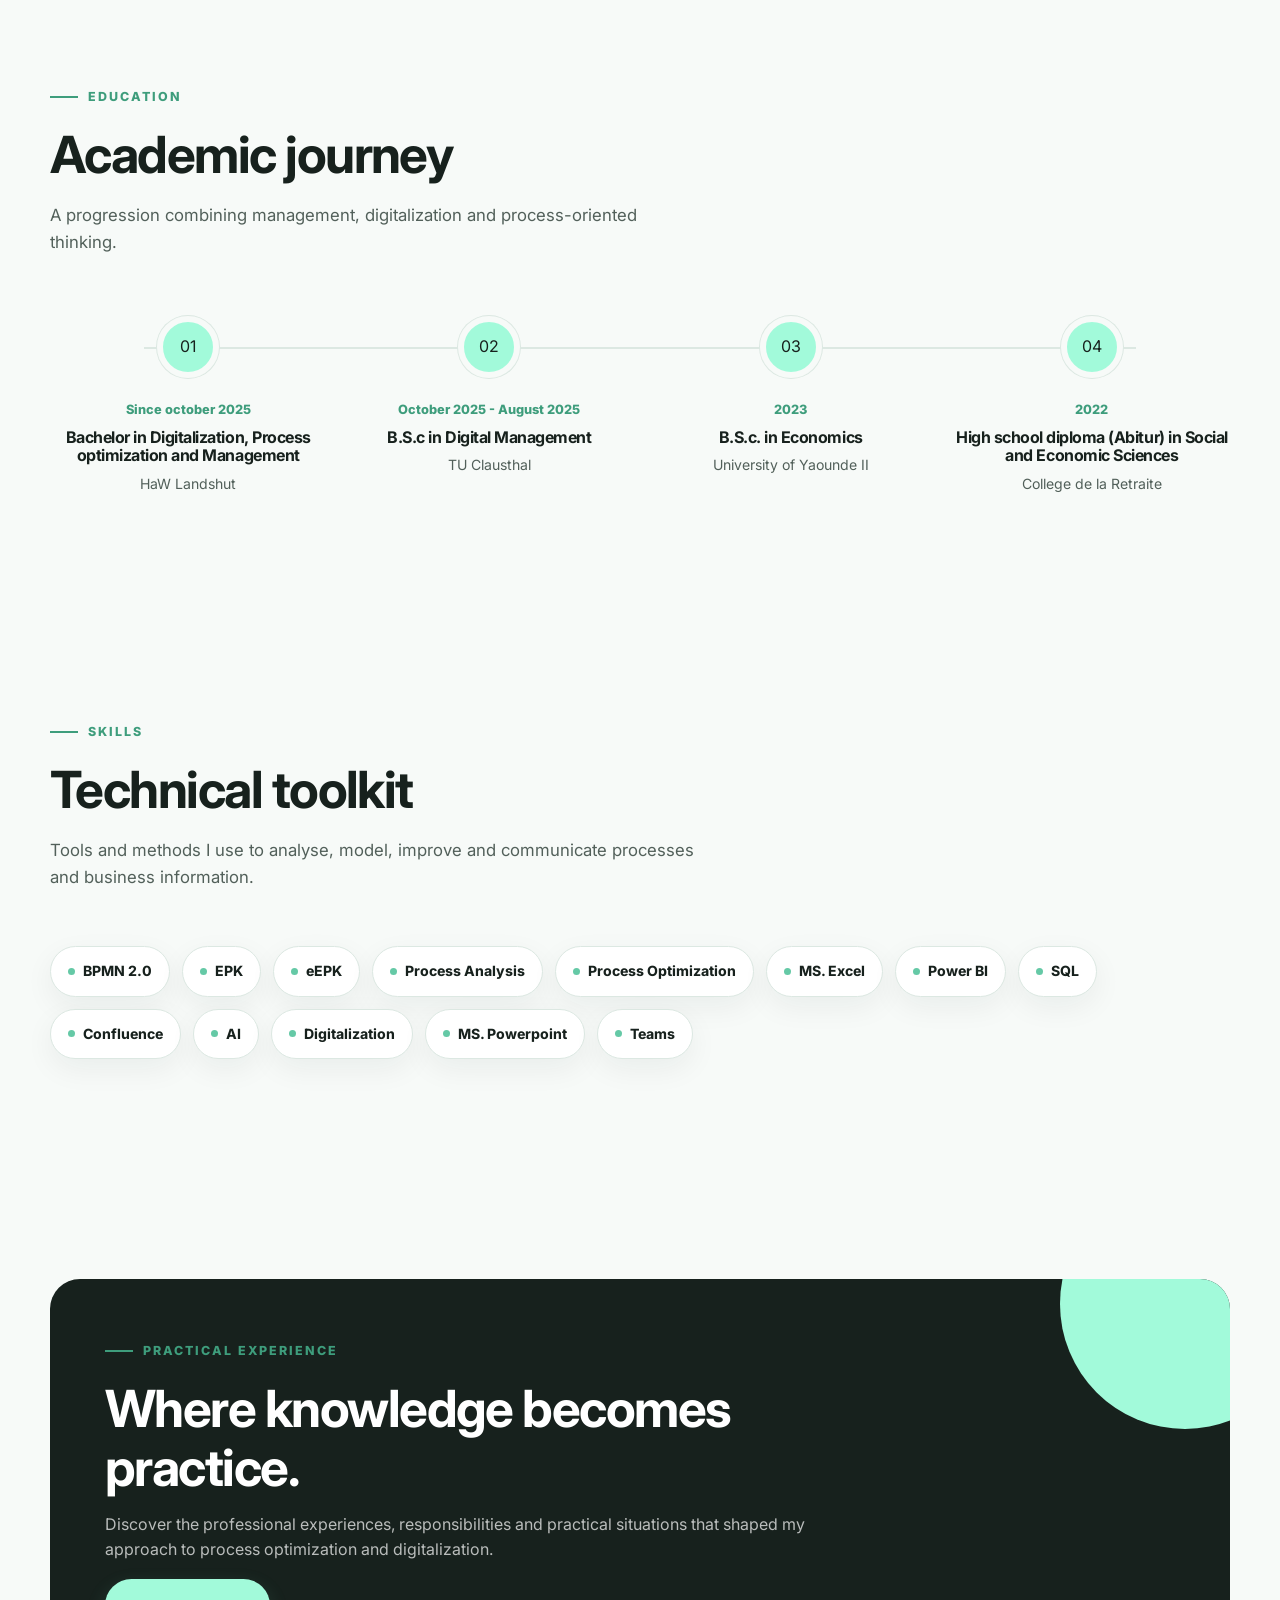
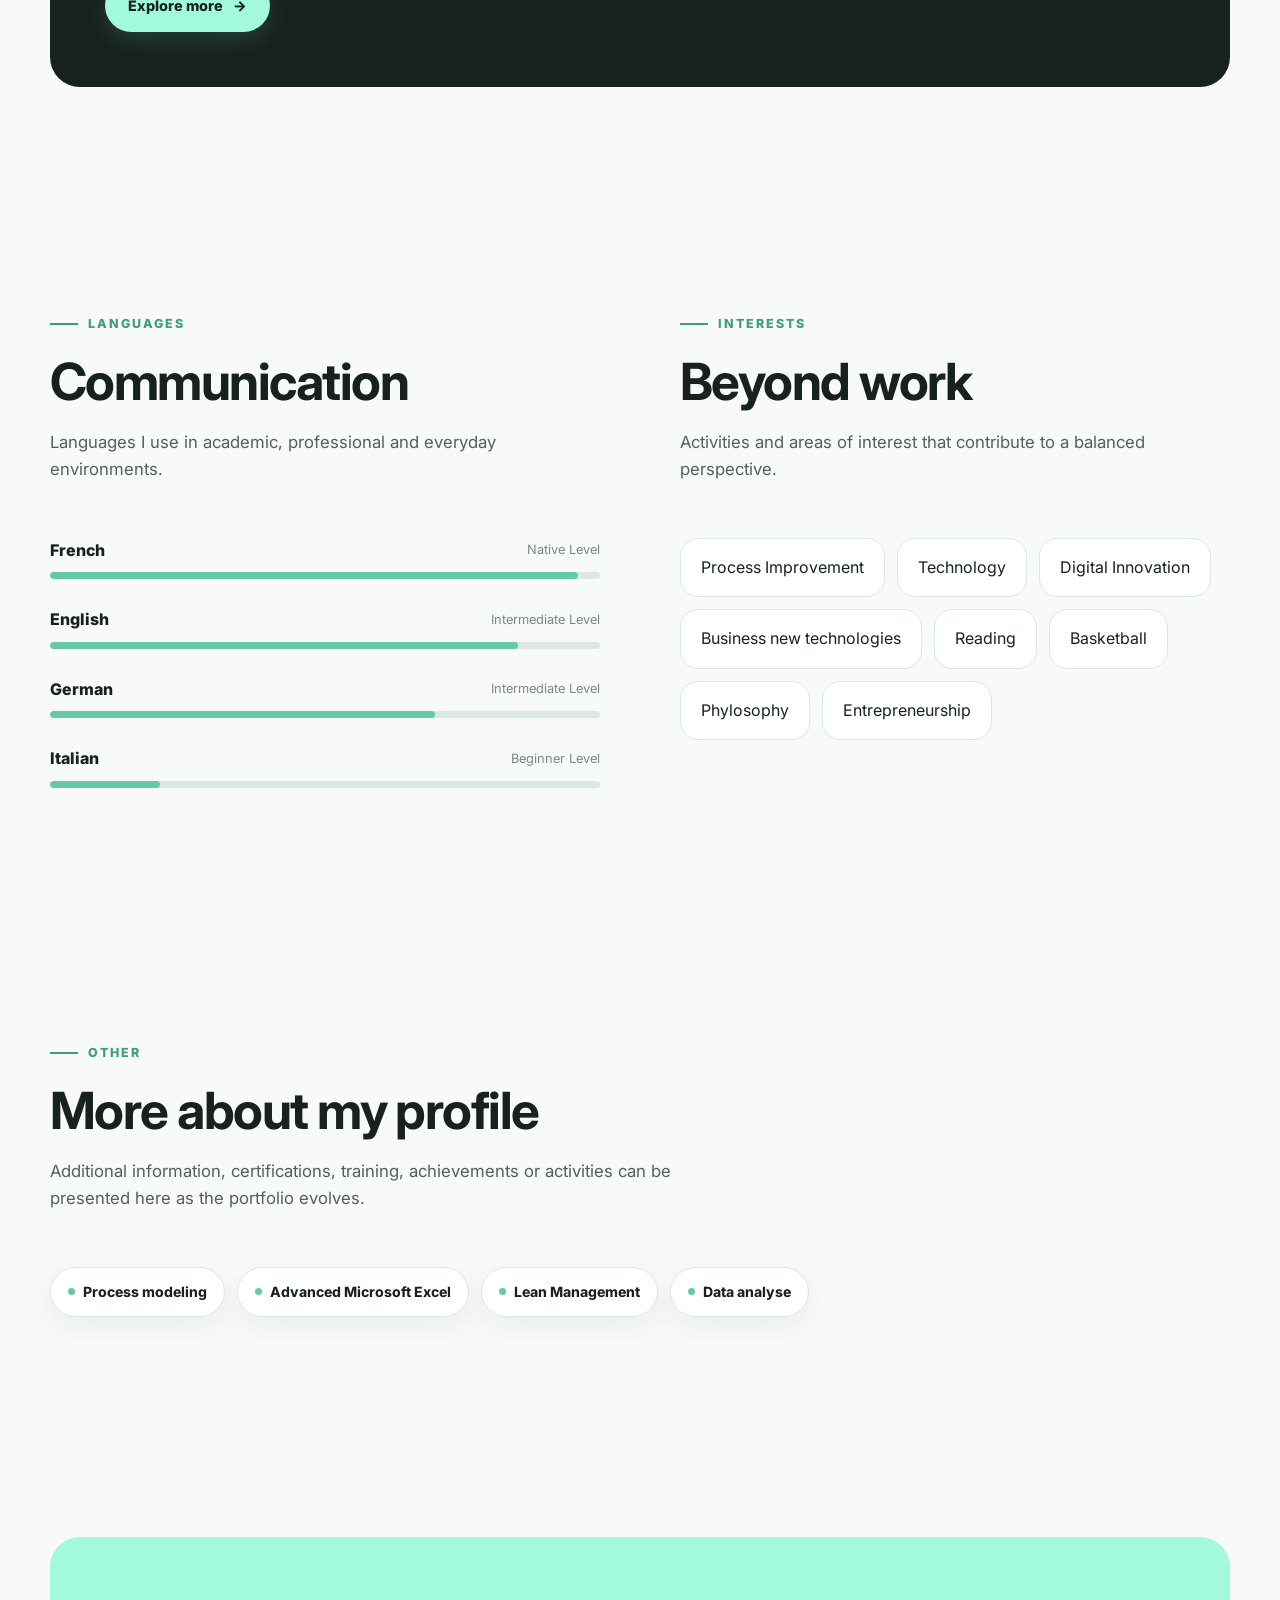
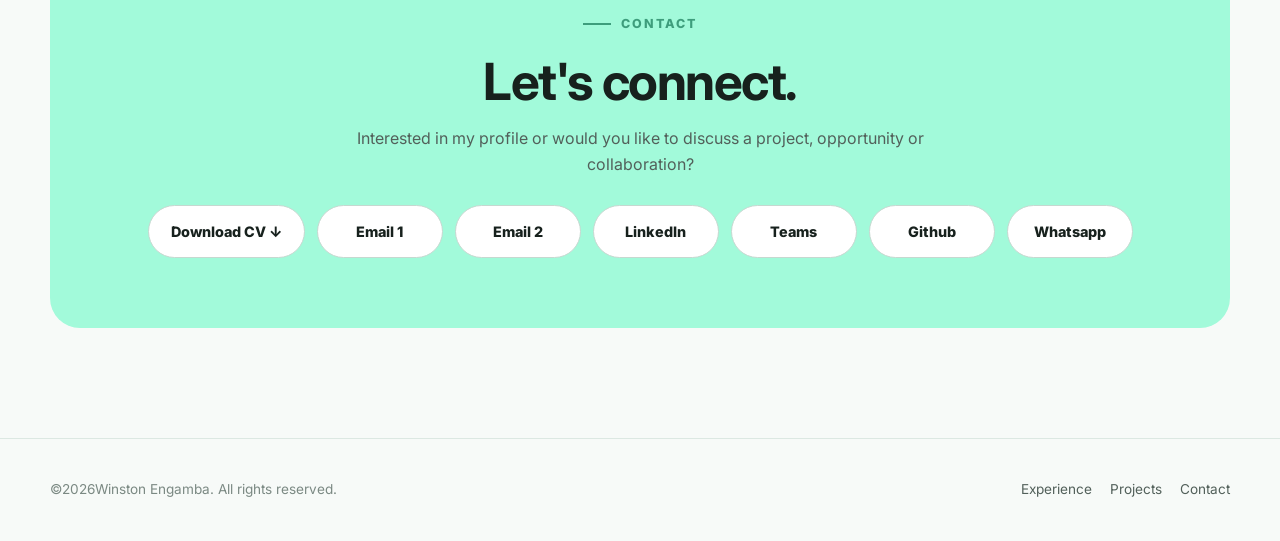
==== commit 54392699: "Update profile section and image source" ====
--- a/index.html
+++ b/index.html
@@ -216,7 +216,7 @@
     <div class="container">
         <div class="profile-overview-grid">
             <div class="section-header profile-overview-content reveal">
-                <span class="section-label">Profile</span>
+                <span class="section-label">My vision</span>
                 <h2 class="section-title">From understanding to improving.</h2>
                 <p class="section-description">
                     My approach combines business understanding, process thinking and
@@ -228,9 +228,9 @@
 
             <div class="profile-overview-visual reveal">
                 <div class="profile-overview-frame">
-                    <!-- Replace this source whenever you want to use another profile image. -->
+                    
                     <img
-                        src="assets/images/profile/profile (2).png"
+                        src="assets/images/profile/second.png"
                         alt="Winston Engamba working on process improvement"
                         class="profile-overview-photo"
                     >
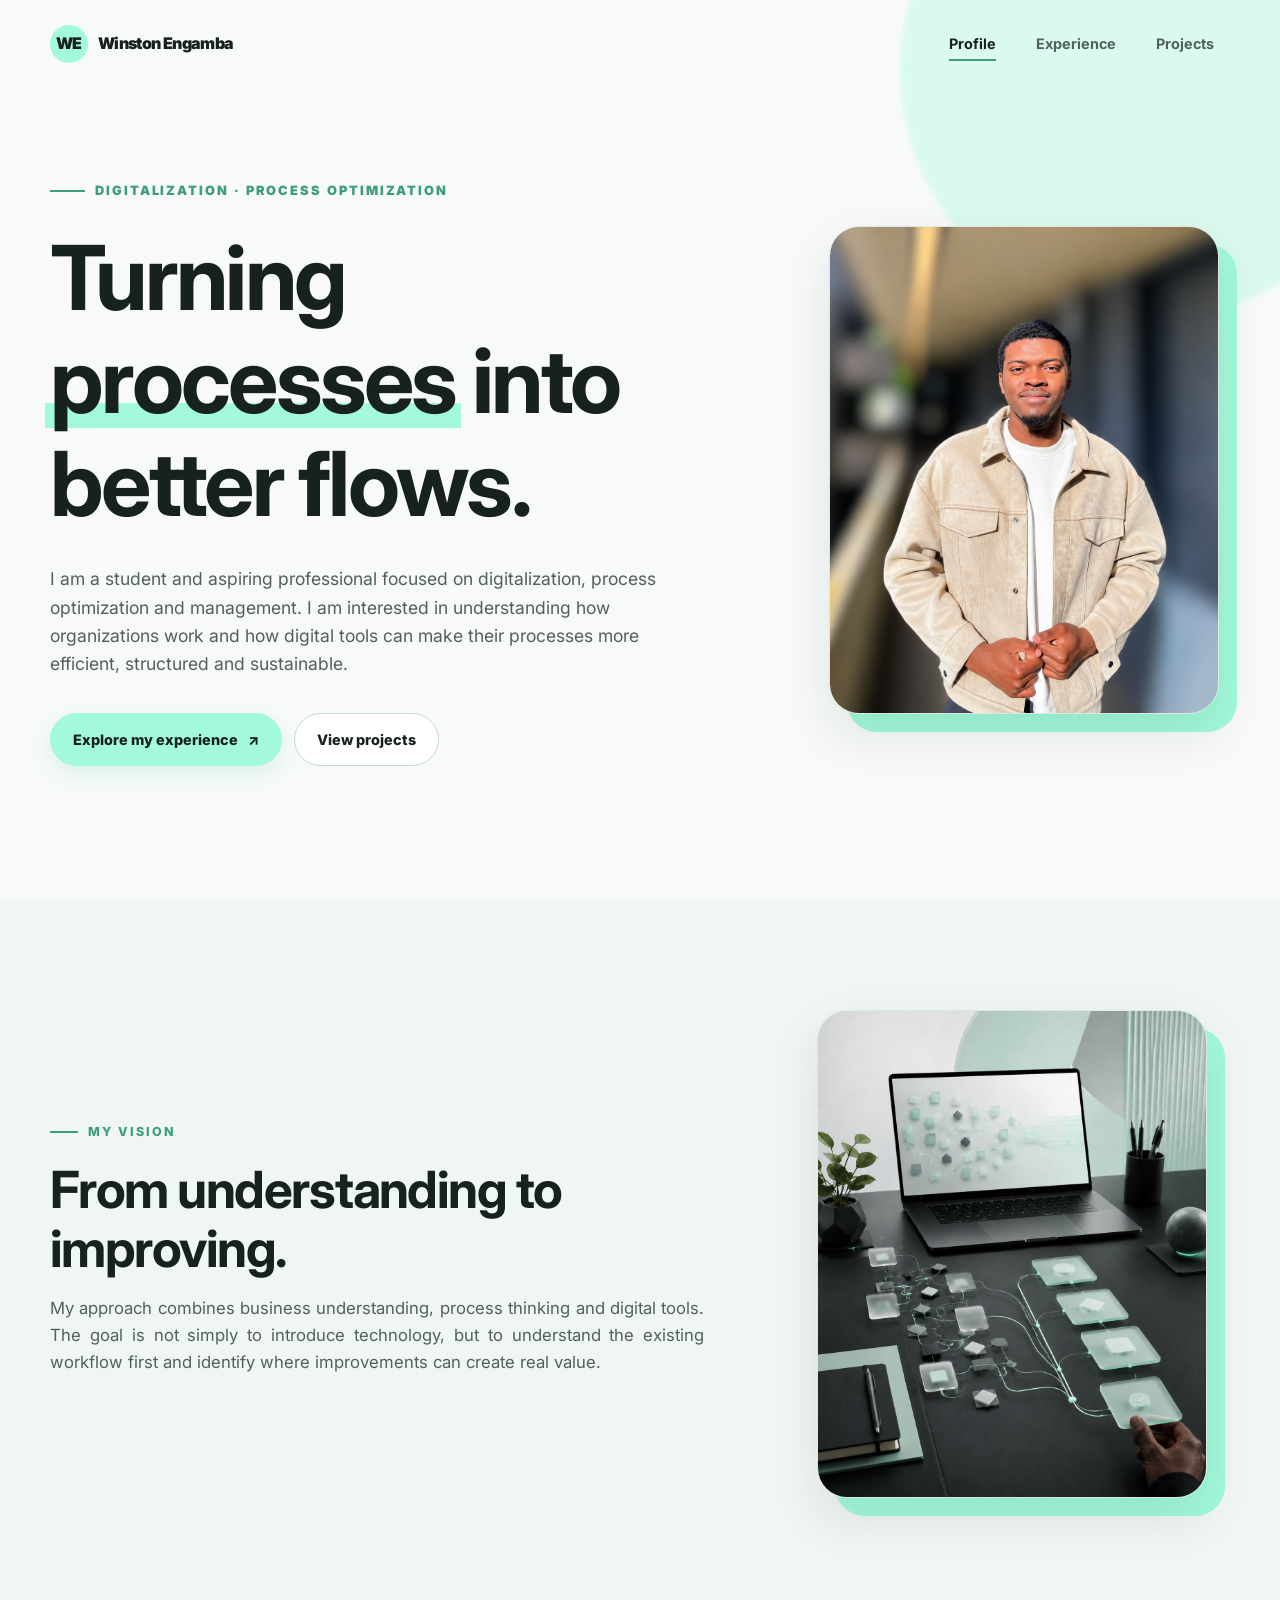
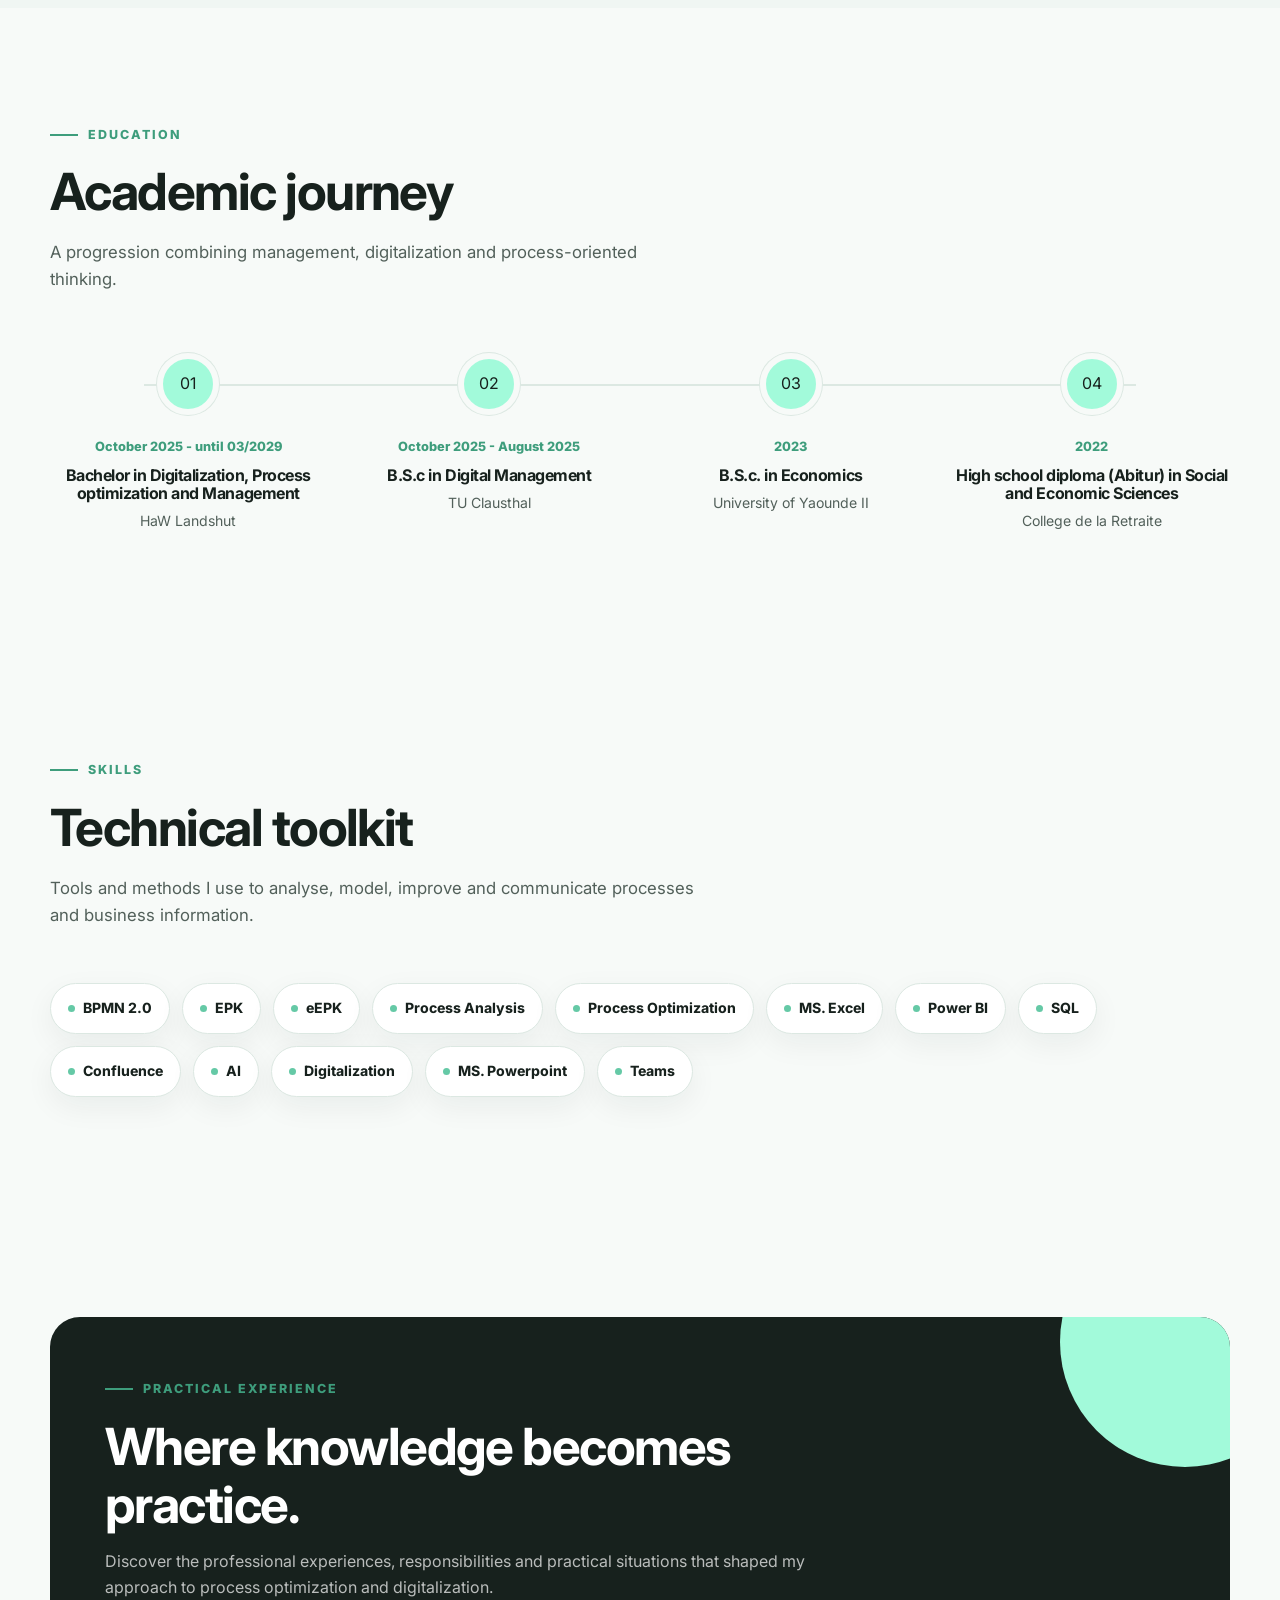
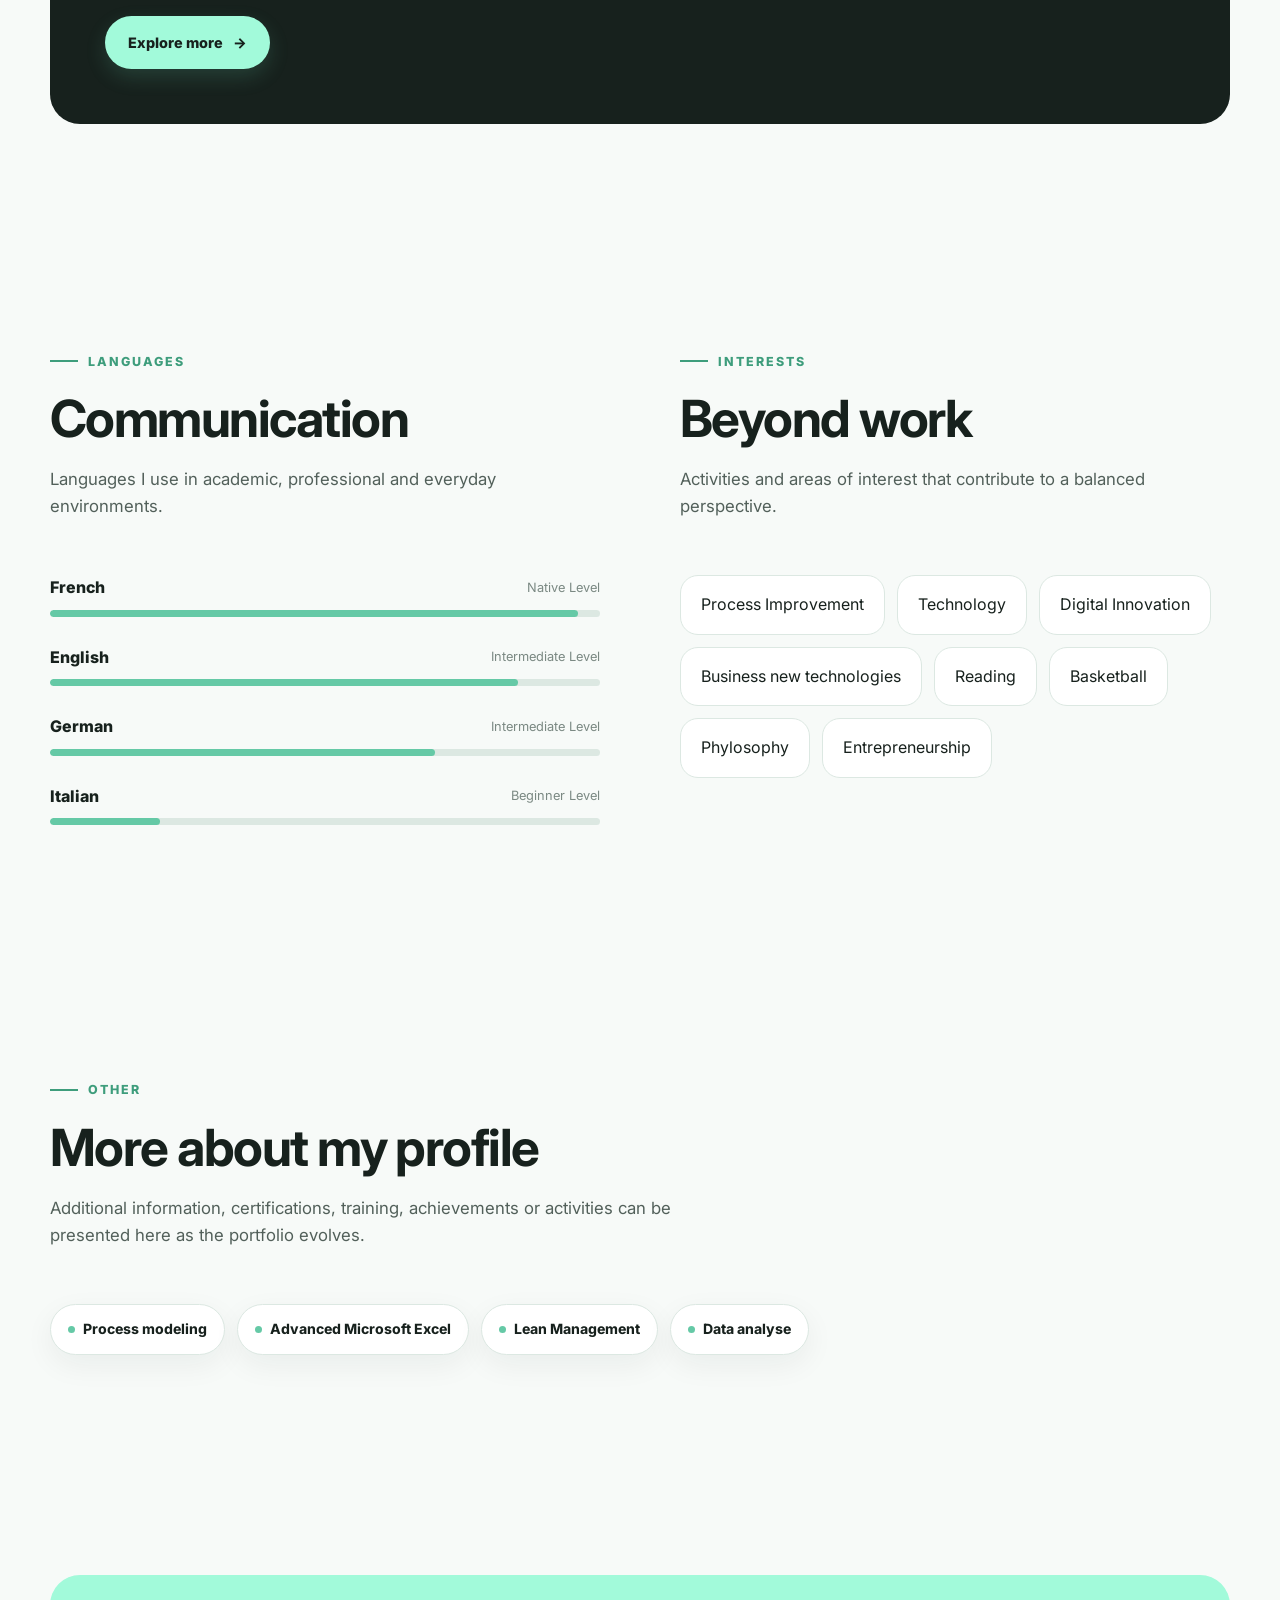
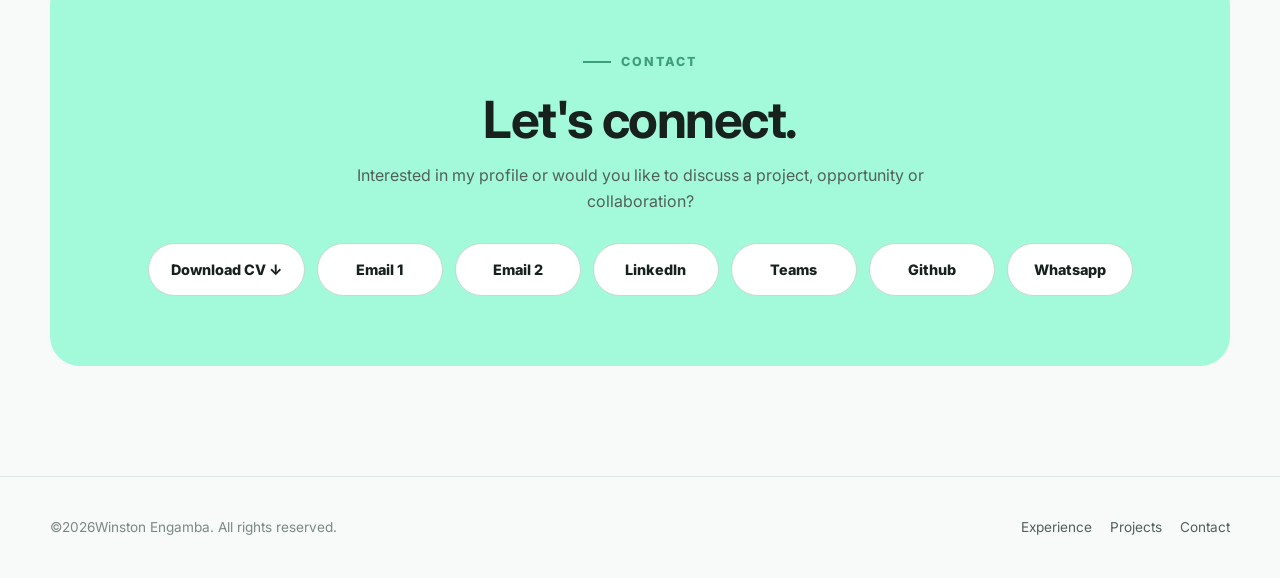
==== commit 9e7e3d02: "Refactor profile picture and education year details Updated profile picture section and education ye" ====
--- a/index.html
+++ b/index.html
@@ -184,10 +184,7 @@
 
             <!-- Profile picture -->
 
-            <div
-                class="profile-photo-wrapper hero-visual reveal"
-            >
-
+            <div class="profile-photo-wrapper hero-visual reveal">
                 <div class="profile-photo-frame">
 
                     <img
@@ -226,8 +223,8 @@
                 </p>
             </div>
 
-            <div class="profile-overview-visual reveal">
-                <div class="profile-overview-frame">
+            <div class="profile-photo-wrapper hero-visual reveal">
+                <div class="profile-photo-frame">
                     
                     <img
                         src="assets/images/profile/second.png"
@@ -262,7 +259,7 @@
             <!-- Education 01 -->
             <article class="education-item reveal">
                 <div class="education-node">01</div>
-                <div class="education-year">Since october 2025</div>
+                <div class="education-year">October 2025 - until 03/2029</div>
                 <h3 class="education-degree">
                     Bachelor in Digitalization, Process optimization and Management</h3>
                 <p class="education-school">HaW Landshut</p>
